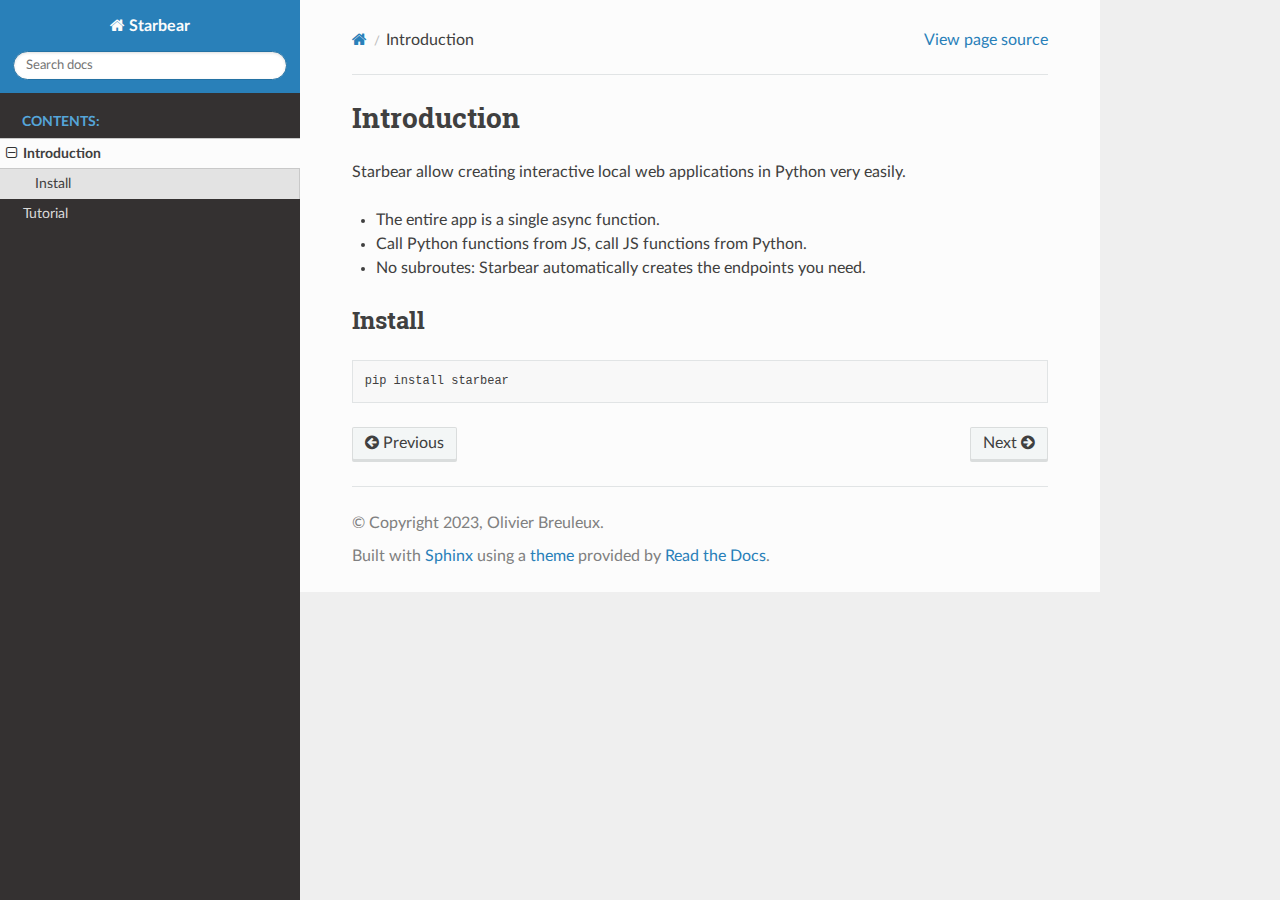
==== intro.html @ f0490581 "First draft of documentation" ====
<!DOCTYPE html>
<html class="writer-html5" lang="en" >
<head>
  <meta charset="utf-8" /><meta name="generator" content="Docutils 0.17.1: http://docutils.sourceforge.net/" />

  <meta name="viewport" content="width=device-width, initial-scale=1.0" />
  <title>Introduction &mdash; Starbear 0.0.2 documentation</title>
      <link rel="stylesheet" href="_static/pygments.css" type="text/css" />
      <link rel="stylesheet" href="_static/css/theme.css" type="text/css" />
  <!--[if lt IE 9]>
    <script src="_static/js/html5shiv.min.js"></script>
  <![endif]-->
  
        <script data-url_root="./" id="documentation_options" src="_static/documentation_options.js"></script>
        <script src="_static/jquery.js"></script>
        <script src="_static/underscore.js"></script>
        <script src="_static/_sphinx_javascript_frameworks_compat.js"></script>
        <script src="_static/doctools.js"></script>
        <script src="_static/sphinx_highlight.js"></script>
    <script src="_static/js/theme.js"></script>
    <link rel="index" title="Index" href="genindex.html" />
    <link rel="search" title="Search" href="search.html" />
    <link rel="next" title="Tutorial" href="tutorial.html" />
    <link rel="prev" title="Welcome to Starbear’s documentation!" href="index.html" /> 
</head>

<body class="wy-body-for-nav"> 
  <div class="wy-grid-for-nav">
    <nav data-toggle="wy-nav-shift" class="wy-nav-side">
      <div class="wy-side-scroll">
        <div class="wy-side-nav-search" >
            <a href="index.html" class="icon icon-home"> Starbear
          </a>
<div role="search">
  <form id="rtd-search-form" class="wy-form" action="search.html" method="get">
    <input type="text" name="q" placeholder="Search docs" />
    <input type="hidden" name="check_keywords" value="yes" />
    <input type="hidden" name="area" value="default" />
  </form>
</div>
        </div><div class="wy-menu wy-menu-vertical" data-spy="affix" role="navigation" aria-label="Navigation menu">
              <p class="caption" role="heading"><span class="caption-text">Contents:</span></p>
<ul class="current">
<li class="toctree-l1 current"><a class="current reference internal" href="#">Introduction</a><ul>
<li class="toctree-l2"><a class="reference internal" href="#install">Install</a></li>
</ul>
</li>
<li class="toctree-l1"><a class="reference internal" href="tutorial.html">Tutorial</a></li>
</ul>

        </div>
      </div>
    </nav>

    <section data-toggle="wy-nav-shift" class="wy-nav-content-wrap"><nav class="wy-nav-top" aria-label="Mobile navigation menu" >
          <i data-toggle="wy-nav-top" class="fa fa-bars"></i>
          <a href="index.html">Starbear</a>
      </nav>

      <div class="wy-nav-content">
        <div class="rst-content">
          <div role="navigation" aria-label="Page navigation">
  <ul class="wy-breadcrumbs">
      <li><a href="index.html" class="icon icon-home"></a></li>
      <li class="breadcrumb-item active">Introduction</li>
      <li class="wy-breadcrumbs-aside">
            <a href="_sources/intro.rst.txt" rel="nofollow"> View page source</a>
      </li>
  </ul>
  <hr/>
</div>
          <div role="main" class="document" itemscope="itemscope" itemtype="http://schema.org/Article">
           <div itemprop="articleBody">
             
  <section id="introduction">
<h1>Introduction<a class="headerlink" href="#introduction" title="Permalink to this heading"></a></h1>
<p>Starbear allow creating interactive local web applications in Python very easily.</p>
<ul class="simple">
<li><p>The entire app is a single async function.</p></li>
<li><p>Call Python functions from JS, call JS functions from Python.</p></li>
<li><p>No subroutes: Starbear automatically creates the endpoints you need.</p></li>
</ul>
<section id="install">
<h2>Install<a class="headerlink" href="#install" title="Permalink to this heading"></a></h2>
<div class="highlight-bash notranslate"><div class="highlight"><pre><span></span>pip<span class="w"> </span>install<span class="w"> </span>starbear
</pre></div>
</div>
</section>
</section>


           </div>
          </div>
          <footer><div class="rst-footer-buttons" role="navigation" aria-label="Footer">
        <a href="index.html" class="btn btn-neutral float-left" title="Welcome to Starbear’s documentation!" accesskey="p" rel="prev"><span class="fa fa-arrow-circle-left" aria-hidden="true"></span> Previous</a>
        <a href="tutorial.html" class="btn btn-neutral float-right" title="Tutorial" accesskey="n" rel="next">Next <span class="fa fa-arrow-circle-right" aria-hidden="true"></span></a>
    </div>

  <hr/>

  <div role="contentinfo">
    <p>&#169; Copyright 2023, Olivier Breuleux.</p>
  </div>

  Built with <a href="https://www.sphinx-doc.org/">Sphinx</a> using a
    <a href="https://github.com/readthedocs/sphinx_rtd_theme">theme</a>
    provided by <a href="https://readthedocs.org">Read the Docs</a>.
   

</footer>
        </div>
      </div>
    </section>
  </div>
  <script>
      jQuery(function () {
          SphinxRtdTheme.Navigation.enable(true);
      });
  </script> 

</body>
</html>
---- _static/pygments.css ----
pre { line-height: 125%; }
td.linenos .normal { color: inherit; background-color: transparent; padding-left: 5px; padding-right: 5px; }
span.linenos { color: inherit; background-color: transparent; padding-left: 5px; padding-right: 5px; }
td.linenos .special { color: #000000; background-color: #ffffc0; padding-left: 5px; padding-right: 5px; }
span.linenos.special { color: #000000; background-color: #ffffc0; padding-left: 5px; padding-right: 5px; }
.highlight .hll { background-color: #ffffcc }
.highlight { background: #f8f8f8; }
.highlight .c { color: #3D7B7B; font-style: italic } /* Comment */
.highlight .err { border: 1px solid #FF0000 } /* Error */
.highlight .k { color: #008000; font-weight: bold } /* Keyword */
.highlight .o { color: #666666 } /* Operator */
.highlight .ch { color: #3D7B7B; font-style: italic } /* Comment.Hashbang */
.highlight .cm { color: #3D7B7B; font-style: italic } /* Comment.Multiline */
.highlight .cp { color: #9C6500 } /* Comment.Preproc */
.highlight .cpf { color: #3D7B7B; font-style: italic } /* Comment.PreprocFile */
.highlight .c1 { color: #3D7B7B; font-style: italic } /* Comment.Single */
.highlight .cs { color: #3D7B7B; font-style: italic } /* Comment.Special */
.highlight .gd { color: #A00000 } /* Generic.Deleted */
.highlight .ge { font-style: italic } /* Generic.Emph */
.highlight .gr { color: #E40000 } /* Generic.Error */
.highlight .gh { color: #000080; font-weight: bold } /* Generic.Heading */
.highlight .gi { color: #008400 } /* Generic.Inserted */
.highlight .go { color: #717171 } /* Generic.Output */
.highlight .gp { color: #000080; font-weight: bold } /* Generic.Prompt */
.highlight .gs { font-weight: bold } /* Generic.Strong */
.highlight .gu { color: #800080; font-weight: bold } /* Generic.Subheading */
.highlight .gt { color: #0044DD } /* Generic.Traceback */
.highlight .kc { color: #008000; font-weight: bold } /* Keyword.Constant */
.highlight .kd { color: #008000; font-weight: bold } /* Keyword.Declaration */
.highlight .kn { color: #008000; font-weight: bold } /* Keyword.Namespace */
.highlight .kp { color: #008000 } /* Keyword.Pseudo */
.highlight .kr { color: #008000; font-weight: bold } /* Keyword.Reserved */
.highlight .kt { color: #B00040 } /* Keyword.Type */
.highlight .m { color: #666666 } /* Literal.Number */
.highlight .s { color: #BA2121 } /* Literal.String */
.highlight .na { color: #687822 } /* Name.Attribute */
.highlight .nb { color: #008000 } /* Name.Builtin */
.highlight .nc { color: #0000FF; font-weight: bold } /* Name.Class */
.highlight .no { color: #880000 } /* Name.Constant */
.highlight .nd { color: #AA22FF } /* Name.Decorator */
.highlight .ni { color: #717171; font-weight: bold } /* Name.Entity */
.highlight .ne { color: #CB3F38; font-weight: bold } /* Name.Exception */
.highlight .nf { color: #0000FF } /* Name.Function */
.highlight .nl { color: #767600 } /* Name.Label */
.highlight .nn { color: #0000FF; font-weight: bold } /* Name.Namespace */
.highlight .nt { color: #008000; font-weight: bold } /* Name.Tag */
.highlight .nv { color: #19177C } /* Name.Variable */
.highlight .ow { color: #AA22FF; font-weight: bold } /* Operator.Word */
.highlight .w { color: #bbbbbb } /* Text.Whitespace */
.highlight .mb { color: #666666 } /* Literal.Number.Bin */
.highlight .mf { color: #666666 } /* Literal.Number.Float */
.highlight .mh { color: #666666 } /* Literal.Number.Hex */
.highlight .mi { color: #666666 } /* Literal.Number.Integer */
.highlight .mo { color: #666666 } /* Literal.Number.Oct */
.highlight .sa { color: #BA2121 } /* Literal.String.Affix */
.highlight .sb { color: #BA2121 } /* Literal.String.Backtick */
.highlight .sc { color: #BA2121 } /* Literal.String.Char */
.highlight .dl { color: #BA2121 } /* Literal.String.Delimiter */
.highlight .sd { color: #BA2121; font-style: italic } /* Literal.String.Doc */
.highlight .s2 { color: #BA2121 } /* Literal.String.Double */
.highlight .se { color: #AA5D1F; font-weight: bold } /* Literal.String.Escape */
.highlight .sh { color: #BA2121 } /* Literal.String.Heredoc */
.highlight .si { color: #A45A77; font-weight: bold } /* Literal.String.Interpol */
.highlight .sx { color: #008000 } /* Literal.String.Other */
.highlight .sr { color: #A45A77 } /* Literal.String.Regex */
.highlight .s1 { color: #BA2121 } /* Literal.String.Single */
.highlight .ss { color: #19177C } /* Literal.String.Symbol */
.highlight .bp { color: #008000 } /* Name.Builtin.Pseudo */
.highlight .fm { color: #0000FF } /* Name.Function.Magic */
.highlight .vc { color: #19177C } /* Name.Variable.Class */
.highlight .vg { color: #19177C } /* Name.Variable.Global */
.highlight .vi { color: #19177C } /* Name.Variable.Instance */
.highlight .vm { color: #19177C } /* Name.Variable.Magic */
.highlight .il { color: #666666 } /* Literal.Number.Integer.Long */
---- _static/css/theme.css ----
html{box-sizing:border-box}*,:after,:before{box-sizing:inherit}article,aside,details,figcaption,figure,footer,header,hgroup,nav,section{display:block}audio,canvas,video{display:inline-block;*display:inline;*zoom:1}[hidden],audio:not([controls]){display:none}*{-webkit-box-sizing:border-box;-moz-box-sizing:border-box;box-sizing:border-box}html{font-size:100%;-webkit-text-size-adjust:100%;-ms-text-size-adjust:100%}body{margin:0}a:active,a:hover{outline:0}abbr[title]{border-bottom:1px dotted}b,strong{font-weight:700}blockquote{margin:0}dfn{font-style:italic}ins{background:#ff9;text-decoration:none}ins,mark{color:#000}mark{background:#ff0;font-style:italic;font-weight:700}.rst-content code,.rst-content tt,code,kbd,pre,samp{font-family:monospace,serif;_font-family:courier new,monospace;font-size:1em}pre{white-space:pre}q{quotes:none}q:after,q:before{content:"";content:none}small{font-size:85%}sub,sup{font-size:75%;line-height:0;position:relative;vertical-align:baseline}sup{top:-.5em}sub{bottom:-.25em}dl,ol,ul{margin:0;padding:0;list-style:none;list-style-image:none}li{list-style:none}dd{margin:0}img{border:0;-ms-interpolation-mode:bicubic;vertical-align:middle;max-width:100%}svg:not(:root){overflow:hidden}figure,form{margin:0}label{cursor:pointer}button,input,select,textarea{font-size:100%;margin:0;vertical-align:baseline;*vertical-align:middle}button,input{line-height:normal}button,input[type=button],input[type=reset],input[type=submit]{cursor:pointer;-webkit-appearance:button;*overflow:visible}button[disabled],input[disabled]{cursor:default}input[type=search]{-webkit-appearance:textfield;-moz-box-sizing:content-box;-webkit-box-sizing:content-box;box-sizing:content-box}textarea{resize:vertical}table{border-collapse:collapse;border-spacing:0}td{vertical-align:top}.chromeframe{margin:.2em 0;background:#ccc;color:#000;padding:.2em 0}.ir{display:block;border:0;text-indent:-999em;overflow:hidden;background-color:transparent;background-repeat:no-repeat;text-align:left;direction:ltr;*line-height:0}.ir br{display:none}.hidden{display:none!important;visibility:hidden}.visuallyhidden{border:0;clip:rect(0 0 0 0);height:1px;margin:-1px;overflow:hidden;padding:0;position:absolute;width:1px}.visuallyhidden.focusable:active,.visuallyhidden.focusable:focus{clip:auto;height:auto;margin:0;overflow:visible;position:static;width:auto}.invisible{visibility:hidden}.relative{position:relative}big,small{font-size:100%}@media print{body,html,section{background:none!important}*{box-shadow:none!important;text-shadow:none!important;filter:none!important;-ms-filter:none!important}a,a:visited{text-decoration:underline}.ir a:after,a[href^="#"]:after,a[href^="javascript:"]:after{content:""}blockquote,pre{page-break-inside:avoid}thead{display:table-header-group}img,tr{page-break-inside:avoid}img{max-width:100%!important}@page{margin:.5cm}.rst-content .toctree-wrapper>p.caption,h2,h3,p{orphans:3;widows:3}.rst-content .toctree-wrapper>p.caption,h2,h3{page-break-after:avoid}}.btn,.fa:before,.icon:before,.rst-content .admonition,.rst-content .admonition-title:before,.rst-content .admonition-todo,.rst-content .attention,.rst-content .caution,.rst-content .code-block-caption .headerlink:before,.rst-content .danger,.rst-content .eqno .headerlink:before,.rst-content .error,.rst-content .hint,.rst-content .important,.rst-content .note,.rst-content .seealso,.rst-content .tip,.rst-content .warning,.rst-content code.download span:first-child:before,.rst-content dl dt .headerlink:before,.rst-content h1 .headerlink:before,.rst-content h2 .headerlink:before,.rst-content h3 .headerlink:before,.rst-content h4 .headerlink:before,.rst-content h5 .headerlink:before,.rst-content h6 .headerlink:before,.rst-content p.caption .headerlink:before,.rst-content p .headerlink:before,.rst-content table>caption .headerlink:before,.rst-content tt.download span:first-child:before,.wy-alert,.wy-dropdown .caret:before,.wy-inline-validate.wy-inline-validate-danger .wy-input-context:before,.wy-inline-validate.wy-inline-validate-info .wy-input-context:before,.wy-inline-validate.wy-inline-validate-success .wy-input-context:before,.wy-inline-validate.wy-inline-validate-warning .wy-input-context:before,.wy-menu-vertical li.current>a button.toctree-expand:before,.wy-menu-vertical li.on a button.toctree-expand:before,.wy-menu-vertical li button.toctree-expand:before,input[type=color],input[type=date],input[type=datetime-local],input[type=datetime],input[type=email],input[type=month],input[type=number],input[type=password],input[type=search],input[type=tel],input[type=text],input[type=time],input[type=url],input[type=week],select,textarea{-webkit-font-smoothing:antialiased}.clearfix{*zoom:1}.clearfix:after,.clearfix:before{display:table;content:""}.clearfix:after{clear:both}/*!
 *  Font Awesome 4.7.0 by @davegandy - http://fontawesome.io - @fontawesome
 *  License - http://fontawesome.io/license (Font: SIL OFL 1.1, CSS: MIT License)
 */@font-face{font-family:FontAwesome;src:url(fonts/fontawesome-webfont.eot?674f50d287a8c48dc19ba404d20fe713);src:url(fonts/fontawesome-webfont.eot?674f50d287a8c48dc19ba404d20fe713?#iefix&v=4.7.0) format("embedded-opentype"),url(fonts/fontawesome-webfont.woff2?af7ae505a9eed503f8b8e6982036873e) format("woff2"),url(fonts/fontawesome-webfont.woff?fee66e712a8a08eef5805a46892932ad) format("woff"),url(fonts/fontawesome-webfont.ttf?b06871f281fee6b241d60582ae9369b9) format("truetype"),url(fonts/fontawesome-webfont.svg?912ec66d7572ff821749319396470bde#fontawesomeregular) format("svg");font-weight:400;font-style:normal}.fa,.icon,.rst-content .admonition-title,.rst-content .code-block-caption .headerlink,.rst-content .eqno .headerlink,.rst-content code.download span:first-child,.rst-content dl dt .headerlink,.rst-content h1 .headerlink,.rst-content h2 .headerlink,.rst-content h3 .headerlink,.rst-content h4 .headerlink,.rst-content h5 .headerlink,.rst-content h6 .headerlink,.rst-content p.caption .headerlink,.rst-content p .headerlink,.rst-content table>caption .headerlink,.rst-content tt.download span:first-child,.wy-menu-vertical li.current>a button.toctree-expand,.wy-menu-vertical li.on a button.toctree-expand,.wy-menu-vertical li button.toctree-expand{display:inline-block;font:normal normal normal 14px/1 FontAwesome;font-size:inherit;text-rendering:auto;-webkit-font-smoothing:antialiased;-moz-osx-font-smoothing:grayscale}.fa-lg{font-size:1.33333em;line-height:.75em;vertical-align:-15%}.fa-2x{font-size:2em}.fa-3x{font-size:3em}.fa-4x{font-size:4em}.fa-5x{font-size:5em}.fa-fw{width:1.28571em;text-align:center}.fa-ul{padding-left:0;margin-left:2.14286em;list-style-type:none}.fa-ul>li{position:relative}.fa-li{position:absolute;left:-2.14286em;width:2.14286em;top:.14286em;text-align:center}.fa-li.fa-lg{left:-1.85714em}.fa-border{padding:.2em .25em .15em;border:.08em solid #eee;border-radius:.1em}.fa-pull-left{float:left}.fa-pull-right{float:right}.fa-pull-left.icon,.fa.fa-pull-left,.rst-content .code-block-caption .fa-pull-left.headerlink,.rst-content .eqno .fa-pull-left.headerlink,.rst-content .fa-pull-left.admonition-title,.rst-content code.download span.fa-pull-left:first-child,.rst-content dl dt .fa-pull-left.headerlink,.rst-content h1 .fa-pull-left.headerlink,.rst-content h2 .fa-pull-left.headerlink,.rst-content h3 .fa-pull-left.headerlink,.rst-content h4 .fa-pull-left.headerlink,.rst-content h5 .fa-pull-left.headerlink,.rst-content h6 .fa-pull-left.headerlink,.rst-content p .fa-pull-left.headerlink,.rst-content table>caption .fa-pull-left.headerlink,.rst-content tt.download span.fa-pull-left:first-child,.wy-menu-vertical li.current>a button.fa-pull-left.toctree-expand,.wy-menu-vertical li.on a button.fa-pull-left.toctree-expand,.wy-menu-vertical li button.fa-pull-left.toctree-expand{margin-right:.3em}.fa-pull-right.icon,.fa.fa-pull-right,.rst-content .code-block-caption .fa-pull-right.headerlink,.rst-content .eqno .fa-pull-right.headerlink,.rst-content .fa-pull-right.admonition-title,.rst-content code.download span.fa-pull-right:first-child,.rst-content dl dt .fa-pull-right.headerlink,.rst-content h1 .fa-pull-right.headerlink,.rst-content h2 .fa-pull-right.headerlink,.rst-content h3 .fa-pull-right.headerlink,.rst-content h4 .fa-pull-right.headerlink,.rst-content h5 .fa-pull-right.headerlink,.rst-content h6 .fa-pull-right.headerlink,.rst-content p .fa-pull-right.headerlink,.rst-content table>caption .fa-pull-right.headerlink,.rst-content tt.download span.fa-pull-right:first-child,.wy-menu-vertical li.current>a button.fa-pull-right.toctree-expand,.wy-menu-vertical li.on a button.fa-pull-right.toctree-expand,.wy-menu-vertical li button.fa-pull-right.toctree-expand{margin-left:.3em}.pull-right{float:right}.pull-left{float:left}.fa.pull-left,.pull-left.icon,.rst-content .code-block-caption .pull-left.headerlink,.rst-content .eqno .pull-left.headerlink,.rst-content .pull-left.admonition-title,.rst-content code.download span.pull-left:first-child,.rst-content dl dt .pull-left.headerlink,.rst-content h1 .pull-left.headerlink,.rst-content h2 .pull-left.headerlink,.rst-content h3 .pull-left.headerlink,.rst-content h4 .pull-left.headerlink,.rst-content h5 .pull-left.headerlink,.rst-content h6 .pull-left.headerlink,.rst-content p .pull-left.headerlink,.rst-content table>caption .pull-left.headerlink,.rst-content tt.download span.pull-left:first-child,.wy-menu-vertical li.current>a button.pull-left.toctree-expand,.wy-menu-vertical li.on a button.pull-left.toctree-expand,.wy-menu-vertical li button.pull-left.toctree-expand{margin-right:.3em}.fa.pull-right,.pull-right.icon,.rst-content .code-block-caption .pull-right.headerlink,.rst-content .eqno .pull-right.headerlink,.rst-content .pull-right.admonition-title,.rst-content code.download span.pull-right:first-child,.rst-content dl dt .pull-right.headerlink,.rst-content h1 .pull-right.headerlink,.rst-content h2 .pull-right.headerlink,.rst-content h3 .pull-right.headerlink,.rst-content h4 .pull-right.headerlink,.rst-content h5 .pull-right.headerlink,.rst-content h6 .pull-right.headerlink,.rst-content p .pull-right.headerlink,.rst-content table>caption .pull-right.headerlink,.rst-content tt.download span.pull-right:first-child,.wy-menu-vertical li.current>a button.pull-right.toctree-expand,.wy-menu-vertical li.on a button.pull-right.toctree-expand,.wy-menu-vertical li button.pull-right.toctree-expand{margin-left:.3em}.fa-spin{-webkit-animation:fa-spin 2s linear infinite;animation:fa-spin 2s linear infinite}.fa-pulse{-webkit-animation:fa-spin 1s steps(8) infinite;animation:fa-spin 1s steps(8) infinite}@-webkit-keyframes fa-spin{0%{-webkit-transform:rotate(0deg);transform:rotate(0deg)}to{-webkit-transform:rotate(359deg);transform:rotate(359deg)}}@keyframes fa-spin{0%{-webkit-transform:rotate(0deg);transform:rotate(0deg)}to{-webkit-transform:rotate(359deg);transform:rotate(359deg)}}.fa-rotate-90{-ms-filter:"progid:DXImageTransform.Microsoft.BasicImage(rotation=1)";-webkit-transform:rotate(90deg);-ms-transform:rotate(90deg);transform:rotate(90deg)}.fa-rotate-180{-ms-filter:"progid:DXImageTransform.Microsoft.BasicImage(rotation=2)";-webkit-transform:rotate(180deg);-ms-transform:rotate(180deg);transform:rotate(180deg)}.fa-rotate-270{-ms-filter:"progid:DXImageTransform.Microsoft.BasicImage(rotation=3)";-webkit-transform:rotate(270deg);-ms-transform:rotate(270deg);transform:rotate(270deg)}.fa-flip-horizontal{-ms-filter:"progid:DXImageTransform.Microsoft.BasicImage(rotation=0, mirror=1)";-webkit-transform:scaleX(-1);-ms-transform:scaleX(-1);transform:scaleX(-1)}.fa-flip-vertical{-ms-filter:"progid:DXImageTransform.Microsoft.BasicImage(rotation=2, mirror=1)";-webkit-transform:scaleY(-1);-ms-transform:scaleY(-1);transform:scaleY(-1)}:root .fa-flip-horizontal,:root .fa-flip-vertical,:root .fa-rotate-90,:root .fa-rotate-180,:root .fa-rotate-270{filter:none}.fa-stack{position:relative;display:inline-block;width:2em;height:2em;line-height:2em;vertical-align:middle}.fa-stack-1x,.fa-stack-2x{position:absolute;left:0;width:100%;text-align:center}.fa-stack-1x{line-height:inherit}.fa-stack-2x{font-size:2em}.fa-inverse{color:#fff}.fa-glass:before{content:""}.fa-music:before{content:""}.fa-search:before,.icon-search:before{content:""}.fa-envelope-o:before{content:""}.fa-heart:before{content:""}.fa-star:before{content:""}.fa-star-o:before{content:""}.fa-user:before{content:""}.fa-film:before{content:""}.fa-th-large:before{content:""}.fa-th:before{content:""}.fa-th-list:before{content:""}.fa-check:before{content:""}.fa-close:before,.fa-remove:before,.fa-times:before{content:""}.fa-search-plus:before{content:""}.fa-search-minus:before{content:""}.fa-power-off:before{content:""}.fa-signal:before{content:""}.fa-cog:before,.fa-gear:before{content:""}.fa-trash-o:before{content:""}.fa-home:before,.icon-home:before{content:""}.fa-file-o:before{content:""}.fa-clock-o:before{content:""}.fa-road:before{content:""}.fa-download:before,.rst-content code.download span:first-child:before,.rst-content tt.download span:first-child:before{content:""}.fa-arrow-circle-o-down:before{content:""}.fa-arrow-circle-o-up:before{content:""}.fa-inbox:before{content:""}.fa-play-circle-o:before{content:""}.fa-repeat:before,.fa-rotate-right:before{content:""}.fa-refresh:before{content:""}.fa-list-alt:before{content:""}.fa-lock:before{content:""}.fa-flag:before{content:""}.fa-headphones:before{content:""}.fa-volume-off:before{content:""}.fa-volume-down:before{content:""}.fa-volume-up:before{content:""}.fa-qrcode:before{content:""}.fa-barcode:before{content:""}.fa-tag:before{content:""}.fa-tags:before{content:""}.fa-book:before,.icon-book:before{content:""}.fa-bookmark:before{content:""}.fa-print:before{content:""}.fa-camera:before{content:""}.fa-font:before{content:""}.fa-bold:before{content:""}.fa-italic:before{content:""}.fa-text-height:before{content:""}.fa-text-width:before{content:""}.fa-align-left:before{content:""}.fa-align-center:before{content:""}.fa-align-right:before{content:""}.fa-align-justify:before{content:""}.fa-list:before{content:""}.fa-dedent:before,.fa-outdent:before{content:""}.fa-indent:before{content:""}.fa-video-camera:before{content:""}.fa-image:before,.fa-photo:before,.fa-picture-o:before{content:""}.fa-pencil:before{content:""}.fa-map-marker:before{content:""}.fa-adjust:before{content:""}.fa-tint:before{content:""}.fa-edit:before,.fa-pencil-square-o:before{content:""}.fa-share-square-o:before{content:""}.fa-check-square-o:before{content:""}.fa-arrows:before{content:""}.fa-step-backward:before{content:""}.fa-fast-backward:before{content:""}.fa-backward:before{content:""}.fa-play:before{content:""}.fa-pause:before{content:""}.fa-stop:before{content:""}.fa-forward:before{content:""}.fa-fast-forward:before{content:""}.fa-step-forward:before{content:""}.fa-eject:before{content:""}.fa-chevron-left:before{content:""}.fa-chevron-right:before{content:""}.fa-plus-circle:before{content:""}.fa-minus-circle:before{content:""}.fa-times-circle:before,.wy-inline-validate.wy-inline-validate-danger .wy-input-context:before{content:""}.fa-check-circle:before,.wy-inline-validate.wy-inline-validate-success .wy-input-context:before{content:""}.fa-question-circle:before{content:""}.fa-info-circle:before{content:""}.fa-crosshairs:before{content:""}.fa-times-circle-o:before{content:""}.fa-check-circle-o:before{content:""}.fa-ban:before{content:""}.fa-arrow-left:before{content:""}.fa-arrow-right:before{content:""}.fa-arrow-up:before{content:""}.fa-arrow-down:before{content:""}.fa-mail-forward:before,.fa-share:before{content:""}.fa-expand:before{content:""}.fa-compress:before{content:""}.fa-plus:before{content:""}.fa-minus:before{content:""}.fa-asterisk:before{content:""}.fa-exclamation-circle:before,.rst-content .admonition-title:before,.wy-inline-validate.wy-inline-validate-info .wy-input-context:before,.wy-inline-validate.wy-inline-validate-warning .wy-input-context:before{content:""}.fa-gift:before{content:""}.fa-leaf:before{content:""}.fa-fire:before,.icon-fire:before{content:""}.fa-eye:before{content:""}.fa-eye-slash:before{content:""}.fa-exclamation-triangle:before,.fa-warning:before{content:""}.fa-plane:before{content:""}.fa-calendar:before{content:""}.fa-random:before{content:""}.fa-comment:before{content:""}.fa-magnet:before{content:""}.fa-chevron-up:before{content:""}.fa-chevron-down:before{content:""}.fa-retweet:before{content:""}.fa-shopping-cart:before{content:""}.fa-folder:before{content:""}.fa-folder-open:before{content:""}.fa-arrows-v:before{content:""}.fa-arrows-h:before{content:""}.fa-bar-chart-o:before,.fa-bar-chart:before{content:""}.fa-twitter-square:before{content:""}.fa-facebook-square:before{content:""}.fa-camera-retro:before{content:""}.fa-key:before{content:""}.fa-cogs:before,.fa-gears:before{content:""}.fa-comments:before{content:""}.fa-thumbs-o-up:before{content:""}.fa-thumbs-o-down:before{content:""}.fa-star-half:before{content:""}.fa-heart-o:before{content:""}.fa-sign-out:before{content:""}.fa-linkedin-square:before{content:""}.fa-thumb-tack:before{content:""}.fa-external-link:before{content:""}.fa-sign-in:before{content:""}.fa-trophy:before{content:""}.fa-github-square:before{content:""}.fa-upload:before{content:""}.fa-lemon-o:before{content:""}.fa-phone:before{content:""}.fa-square-o:before{content:""}.fa-bookmark-o:before{content:""}.fa-phone-square:before{content:""}.fa-twitter:before{content:""}.fa-facebook-f:before,.fa-facebook:before{content:""}.fa-github:before,.icon-github:before{content:""}.fa-unlock:before{content:""}.fa-credit-card:before{content:""}.fa-feed:before,.fa-rss:before{content:""}.fa-hdd-o:before{content:""}.fa-bullhorn:before{content:""}.fa-bell:before{content:""}.fa-certificate:before{content:""}.fa-hand-o-right:before{content:""}.fa-hand-o-left:before{content:""}.fa-hand-o-up:before{content:""}.fa-hand-o-down:before{content:""}.fa-arrow-circle-left:before,.icon-circle-arrow-left:before{content:""}.fa-arrow-circle-right:before,.icon-circle-arrow-right:before{content:""}.fa-arrow-circle-up:before{content:""}.fa-arrow-circle-down:before{content:""}.fa-globe:before{content:""}.fa-wrench:before{content:""}.fa-tasks:before{content:""}.fa-filter:before{content:""}.fa-briefcase:before{content:""}.fa-arrows-alt:before{content:""}.fa-group:before,.fa-users:before{content:""}.fa-chain:before,.fa-link:before,.icon-link:before{content:""}.fa-cloud:before{content:""}.fa-flask:before{content:""}.fa-cut:before,.fa-scissors:before{content:""}.fa-copy:before,.fa-files-o:before{content:""}.fa-paperclip:before{content:""}.fa-floppy-o:before,.fa-save:before{content:""}.fa-square:before{content:""}.fa-bars:before,.fa-navicon:before,.fa-reorder:before{content:""}.fa-list-ul:before{content:""}.fa-list-ol:before{content:""}.fa-strikethrough:before{content:""}.fa-underline:before{content:""}.fa-table:before{content:""}.fa-magic:before{content:""}.fa-truck:before{content:""}.fa-pinterest:before{content:""}.fa-pinterest-square:before{content:""}.fa-google-plus-square:before{content:""}.fa-google-plus:before{content:""}.fa-money:before{content:""}.fa-caret-down:before,.icon-caret-down:before,.wy-dropdown .caret:before{content:""}.fa-caret-up:before{content:""}.fa-caret-left:before{content:""}.fa-caret-right:before{content:""}.fa-columns:before{content:""}.fa-sort:before,.fa-unsorted:before{content:""}.fa-sort-desc:before,.fa-sort-down:before{content:""}.fa-sort-asc:before,.fa-sort-up:before{content:""}.fa-envelope:before{content:""}.fa-linkedin:before{content:""}.fa-rotate-left:before,.fa-undo:before{content:""}.fa-gavel:before,.fa-legal:before{content:""}.fa-dashboard:before,.fa-tachometer:before{content:""}.fa-comment-o:before{content:""}.fa-comments-o:before{content:""}.fa-bolt:before,.fa-flash:before{content:""}.fa-sitemap:before{content:""}.fa-umbrella:before{content:""}.fa-clipboard:before,.fa-paste:before{content:""}.fa-lightbulb-o:before{content:""}.fa-exchange:before{content:""}.fa-cloud-download:before{content:""}.fa-cloud-upload:before{content:""}.fa-user-md:before{content:""}.fa-stethoscope:before{content:""}.fa-suitcase:before{content:""}.fa-bell-o:before{content:""}.fa-coffee:before{content:""}.fa-cutlery:before{content:""}.fa-file-text-o:before{content:""}.fa-building-o:before{content:""}.fa-hospital-o:before{content:""}.fa-ambulance:before{content:""}.fa-medkit:before{content:""}.fa-fighter-jet:before{content:""}.fa-beer:before{content:""}.fa-h-square:before{content:""}.fa-plus-square:before{content:""}.fa-angle-double-left:before{content:""}.fa-angle-double-right:before{content:""}.fa-angle-double-up:before{content:""}.fa-angle-double-down:before{content:""}.fa-angle-left:before{content:""}.fa-angle-right:before{content:""}.fa-angle-up:before{content:""}.fa-angle-down:before{content:""}.fa-desktop:before{content:""}.fa-laptop:before{content:""}.fa-tablet:before{content:""}.fa-mobile-phone:before,.fa-mobile:before{content:""}.fa-circle-o:before{content:""}.fa-quote-left:before{content:""}.fa-quote-right:before{content:""}.fa-spinner:before{content:""}.fa-circle:before{content:""}.fa-mail-reply:before,.fa-reply:before{content:""}.fa-github-alt:before{content:""}.fa-folder-o:before{content:""}.fa-folder-open-o:before{content:""}.fa-smile-o:before{content:""}.fa-frown-o:before{content:""}.fa-meh-o:before{content:""}.fa-gamepad:before{content:""}.fa-keyboard-o:before{content:""}.fa-flag-o:before{content:""}.fa-flag-checkered:before{content:""}.fa-terminal:before{content:""}.fa-code:before{content:""}.fa-mail-reply-all:before,.fa-reply-all:before{content:""}.fa-star-half-empty:before,.fa-star-half-full:before,.fa-star-half-o:before{content:""}.fa-location-arrow:before{content:""}.fa-crop:before{content:""}.fa-code-fork:before{content:""}.fa-chain-broken:before,.fa-unlink:before{content:""}.fa-question:before{content:""}.fa-info:before{content:""}.fa-exclamation:before{content:""}.fa-superscript:before{content:""}.fa-subscript:before{content:""}.fa-eraser:before{content:""}.fa-puzzle-piece:before{content:""}.fa-microphone:before{content:""}.fa-microphone-slash:before{content:""}.fa-shield:before{content:""}.fa-calendar-o:before{content:""}.fa-fire-extinguisher:before{content:""}.fa-rocket:before{content:""}.fa-maxcdn:before{content:""}.fa-chevron-circle-left:before{content:""}.fa-chevron-circle-right:before{content:""}.fa-chevron-circle-up:before{content:""}.fa-chevron-circle-down:before{content:""}.fa-html5:before{content:""}.fa-css3:before{content:""}.fa-anchor:before{content:""}.fa-unlock-alt:before{content:""}.fa-bullseye:before{content:""}.fa-ellipsis-h:before{content:""}.fa-ellipsis-v:before{content:""}.fa-rss-square:before{content:""}.fa-play-circle:before{content:""}.fa-ticket:before{content:""}.fa-minus-square:before{content:""}.fa-minus-square-o:before,.wy-menu-vertical li.current>a button.toctree-expand:before,.wy-menu-vertical li.on a button.toctree-expand:before{content:""}.fa-level-up:before{content:""}.fa-level-down:before{content:""}.fa-check-square:before{content:""}.fa-pencil-square:before{content:""}.fa-external-link-square:before{content:""}.fa-share-square:before{content:""}.fa-compass:before{content:""}.fa-caret-square-o-down:before,.fa-toggle-down:before{content:""}.fa-caret-square-o-up:before,.fa-toggle-up:before{content:""}.fa-caret-square-o-right:before,.fa-toggle-right:before{content:""}.fa-eur:before,.fa-euro:before{content:""}.fa-gbp:before{content:""}.fa-dollar:before,.fa-usd:before{content:""}.fa-inr:before,.fa-rupee:before{content:""}.fa-cny:before,.fa-jpy:before,.fa-rmb:before,.fa-yen:before{content:""}.fa-rouble:before,.fa-rub:before,.fa-ruble:before{content:""}.fa-krw:before,.fa-won:before{content:""}.fa-bitcoin:before,.fa-btc:before{content:""}.fa-file:before{content:""}.fa-file-text:before{content:""}.fa-sort-alpha-asc:before{content:""}.fa-sort-alpha-desc:before{content:""}.fa-sort-amount-asc:before{content:""}.fa-sort-amount-desc:before{content:""}.fa-sort-numeric-asc:before{content:""}.fa-sort-numeric-desc:before{content:""}.fa-thumbs-up:before{content:""}.fa-thumbs-down:before{content:""}.fa-youtube-square:before{content:""}.fa-youtube:before{content:""}.fa-xing:before{content:""}.fa-xing-square:before{content:""}.fa-youtube-play:before{content:""}.fa-dropbox:before{content:""}.fa-stack-overflow:before{content:""}.fa-instagram:before{content:""}.fa-flickr:before{content:""}.fa-adn:before{content:""}.fa-bitbucket:before,.icon-bitbucket:before{content:""}.fa-bitbucket-square:before{content:""}.fa-tumblr:before{content:""}.fa-tumblr-square:before{content:""}.fa-long-arrow-down:before{content:""}.fa-long-arrow-up:before{content:""}.fa-long-arrow-left:before{content:""}.fa-long-arrow-right:before{content:""}.fa-apple:before{content:""}.fa-windows:before{content:""}.fa-android:before{content:""}.fa-linux:before{content:""}.fa-dribbble:before{content:""}.fa-skype:before{content:""}.fa-foursquare:before{content:""}.fa-trello:before{content:""}.fa-female:before{content:""}.fa-male:before{content:""}.fa-gittip:before,.fa-gratipay:before{content:""}.fa-sun-o:before{content:""}.fa-moon-o:before{content:""}.fa-archive:before{content:""}.fa-bug:before{content:""}.fa-vk:before{content:""}.fa-weibo:before{content:""}.fa-renren:before{content:""}.fa-pagelines:before{content:""}.fa-stack-exchange:before{content:""}.fa-arrow-circle-o-right:before{content:""}.fa-arrow-circle-o-left:before{content:""}.fa-caret-square-o-left:before,.fa-toggle-left:before{content:""}.fa-dot-circle-o:before{content:""}.fa-wheelchair:before{content:""}.fa-vimeo-square:before{content:""}.fa-try:before,.fa-turkish-lira:before{content:""}.fa-plus-square-o:before,.wy-menu-vertical li button.toctree-expand:before{content:""}.fa-space-shuttle:before{content:""}.fa-slack:before{content:""}.fa-envelope-square:before{content:""}.fa-wordpress:before{content:""}.fa-openid:before{content:""}.fa-bank:before,.fa-institution:before,.fa-university:before{content:""}.fa-graduation-cap:before,.fa-mortar-board:before{content:""}.fa-yahoo:before{content:""}.fa-google:before{content:""}.fa-reddit:before{content:""}.fa-reddit-square:before{content:""}.fa-stumbleupon-circle:before{content:""}.fa-stumbleupon:before{content:""}.fa-delicious:before{content:""}.fa-digg:before{content:""}.fa-pied-piper-pp:before{content:""}.fa-pied-piper-alt:before{content:""}.fa-drupal:before{content:""}.fa-joomla:before{content:""}.fa-language:before{content:""}.fa-fax:before{content:""}.fa-building:before{content:""}.fa-child:before{content:""}.fa-paw:before{content:""}.fa-spoon:before{content:""}.fa-cube:before{content:""}.fa-cubes:before{content:""}.fa-behance:before{content:""}.fa-behance-square:before{content:""}.fa-steam:before{content:""}.fa-steam-square:before{content:""}.fa-recycle:before{content:""}.fa-automobile:before,.fa-car:before{content:""}.fa-cab:before,.fa-taxi:before{content:""}.fa-tree:before{content:""}.fa-spotify:before{content:""}.fa-deviantart:before{content:""}.fa-soundcloud:before{content:""}.fa-database:before{content:""}.fa-file-pdf-o:before{content:""}.fa-file-word-o:before{content:""}.fa-file-excel-o:before{content:""}.fa-file-powerpoint-o:before{content:""}.fa-file-image-o:before,.fa-file-photo-o:before,.fa-file-picture-o:before{content:""}.fa-file-archive-o:before,.fa-file-zip-o:before{content:""}.fa-file-audio-o:before,.fa-file-sound-o:before{content:""}.fa-file-movie-o:before,.fa-file-video-o:before{content:""}.fa-file-code-o:before{content:""}.fa-vine:before{content:""}.fa-codepen:before{content:""}.fa-jsfiddle:before{content:""}.fa-life-bouy:before,.fa-life-buoy:before,.fa-life-ring:before,.fa-life-saver:before,.fa-support:before{content:""}.fa-circle-o-notch:before{content:""}.fa-ra:before,.fa-rebel:before,.fa-resistance:before{content:""}.fa-empire:before,.fa-ge:before{content:""}.fa-git-square:before{content:""}.fa-git:before{content:""}.fa-hacker-news:before,.fa-y-combinator-square:before,.fa-yc-square:before{content:""}.fa-tencent-weibo:before{content:""}.fa-qq:before{content:""}.fa-wechat:before,.fa-weixin:before{content:""}.fa-paper-plane:before,.fa-send:before{content:""}.fa-paper-plane-o:before,.fa-send-o:before{content:""}.fa-history:before{content:""}.fa-circle-thin:before{content:""}.fa-header:before{content:""}.fa-paragraph:before{content:""}.fa-sliders:before{content:""}.fa-share-alt:before{content:""}.fa-share-alt-square:before{content:""}.fa-bomb:before{content:""}.fa-futbol-o:before,.fa-soccer-ball-o:before{content:""}.fa-tty:before{content:""}.fa-binoculars:before{content:""}.fa-plug:before{content:""}.fa-slideshare:before{content:""}.fa-twitch:before{content:""}.fa-yelp:before{content:""}.fa-newspaper-o:before{content:""}.fa-wifi:before{content:""}.fa-calculator:before{content:""}.fa-paypal:before{content:""}.fa-google-wallet:before{content:""}.fa-cc-visa:before{content:""}.fa-cc-mastercard:before{content:""}.fa-cc-discover:before{content:""}.fa-cc-amex:before{content:""}.fa-cc-paypal:before{content:""}.fa-cc-stripe:before{content:""}.fa-bell-slash:before{content:""}.fa-bell-slash-o:before{content:""}.fa-trash:before{content:""}.fa-copyright:before{content:""}.fa-at:before{content:""}.fa-eyedropper:before{content:""}.fa-paint-brush:before{content:""}.fa-birthday-cake:before{content:""}.fa-area-chart:before{content:""}.fa-pie-chart:before{content:""}.fa-line-chart:before{content:""}.fa-lastfm:before{content:""}.fa-lastfm-square:before{content:""}.fa-toggle-off:before{content:""}.fa-toggle-on:before{content:""}.fa-bicycle:before{content:""}.fa-bus:before{content:""}.fa-ioxhost:before{content:""}.fa-angellist:before{content:""}.fa-cc:before{content:""}.fa-ils:before,.fa-shekel:before,.fa-sheqel:before{content:""}.fa-meanpath:before{content:""}.fa-buysellads:before{content:""}.fa-connectdevelop:before{content:""}.fa-dashcube:before{content:""}.fa-forumbee:before{content:""}.fa-leanpub:before{content:""}.fa-sellsy:before{content:""}.fa-shirtsinbulk:before{content:""}.fa-simplybuilt:before{content:""}.fa-skyatlas:before{content:""}.fa-cart-plus:before{content:""}.fa-cart-arrow-down:before{content:""}.fa-diamond:before{content:""}.fa-ship:before{content:""}.fa-user-secret:before{content:""}.fa-motorcycle:before{content:""}.fa-street-view:before{content:""}.fa-heartbeat:before{content:""}.fa-venus:before{content:""}.fa-mars:before{content:""}.fa-mercury:before{content:""}.fa-intersex:before,.fa-transgender:before{content:""}.fa-transgender-alt:before{content:""}.fa-venus-double:before{content:""}.fa-mars-double:before{content:""}.fa-venus-mars:before{content:""}.fa-mars-stroke:before{content:""}.fa-mars-stroke-v:before{content:""}.fa-mars-stroke-h:before{content:""}.fa-neuter:before{content:""}.fa-genderless:before{content:""}.fa-facebook-official:before{content:""}.fa-pinterest-p:before{content:""}.fa-whatsapp:before{content:""}.fa-server:before{content:""}.fa-user-plus:before{content:""}.fa-user-times:before{content:""}.fa-bed:before,.fa-hotel:before{content:""}.fa-viacoin:before{content:""}.fa-train:before{content:""}.fa-subway:before{content:""}.fa-medium:before{content:""}.fa-y-combinator:before,.fa-yc:before{content:""}.fa-optin-monster:before{content:""}.fa-opencart:before{content:""}.fa-expeditedssl:before{content:""}.fa-battery-4:before,.fa-battery-full:before,.fa-battery:before{content:""}.fa-battery-3:before,.fa-battery-three-quarters:before{content:""}.fa-battery-2:before,.fa-battery-half:before{content:""}.fa-battery-1:before,.fa-battery-quarter:before{content:""}.fa-battery-0:before,.fa-battery-empty:before{content:""}.fa-mouse-pointer:before{content:""}.fa-i-cursor:before{content:""}.fa-object-group:before{content:""}.fa-object-ungroup:before{content:""}.fa-sticky-note:before{content:""}.fa-sticky-note-o:before{content:""}.fa-cc-jcb:before{content:""}.fa-cc-diners-club:before{content:""}.fa-clone:before{content:""}.fa-balance-scale:before{content:""}.fa-hourglass-o:before{content:""}.fa-hourglass-1:before,.fa-hourglass-start:before{content:""}.fa-hourglass-2:before,.fa-hourglass-half:before{content:""}.fa-hourglass-3:before,.fa-hourglass-end:before{content:""}.fa-hourglass:before{content:""}.fa-hand-grab-o:before,.fa-hand-rock-o:before{content:""}.fa-hand-paper-o:before,.fa-hand-stop-o:before{content:""}.fa-hand-scissors-o:before{content:""}.fa-hand-lizard-o:before{content:""}.fa-hand-spock-o:before{content:""}.fa-hand-pointer-o:before{content:""}.fa-hand-peace-o:before{content:""}.fa-trademark:before{content:""}.fa-registered:before{content:""}.fa-creative-commons:before{content:""}.fa-gg:before{content:""}.fa-gg-circle:before{content:""}.fa-tripadvisor:before{content:""}.fa-odnoklassniki:before{content:""}.fa-odnoklassniki-square:before{content:""}.fa-get-pocket:before{content:""}.fa-wikipedia-w:before{content:""}.fa-safari:before{content:""}.fa-chrome:before{content:""}.fa-firefox:before{content:""}.fa-opera:before{content:""}.fa-internet-explorer:before{content:""}.fa-television:before,.fa-tv:before{content:""}.fa-contao:before{content:""}.fa-500px:before{content:""}.fa-amazon:before{content:""}.fa-calendar-plus-o:before{content:""}.fa-calendar-minus-o:before{content:""}.fa-calendar-times-o:before{content:""}.fa-calendar-check-o:before{content:""}.fa-industry:before{content:""}.fa-map-pin:before{content:""}.fa-map-signs:before{content:""}.fa-map-o:before{content:""}.fa-map:before{content:""}.fa-commenting:before{content:""}.fa-commenting-o:before{content:""}.fa-houzz:before{content:""}.fa-vimeo:before{content:""}.fa-black-tie:before{content:""}.fa-fonticons:before{content:""}.fa-reddit-alien:before{content:""}.fa-edge:before{content:""}.fa-credit-card-alt:before{content:""}.fa-codiepie:before{content:""}.fa-modx:before{content:""}.fa-fort-awesome:before{content:""}.fa-usb:before{content:""}.fa-product-hunt:before{content:""}.fa-mixcloud:before{content:""}.fa-scribd:before{content:""}.fa-pause-circle:before{content:""}.fa-pause-circle-o:before{content:""}.fa-stop-circle:before{content:""}.fa-stop-circle-o:before{content:""}.fa-shopping-bag:before{content:""}.fa-shopping-basket:before{content:""}.fa-hashtag:before{content:""}.fa-bluetooth:before{content:""}.fa-bluetooth-b:before{content:""}.fa-percent:before{content:""}.fa-gitlab:before,.icon-gitlab:before{content:""}.fa-wpbeginner:before{content:""}.fa-wpforms:before{content:""}.fa-envira:before{content:""}.fa-universal-access:before{content:""}.fa-wheelchair-alt:before{content:""}.fa-question-circle-o:before{content:""}.fa-blind:before{content:""}.fa-audio-description:before{content:""}.fa-volume-control-phone:before{content:""}.fa-braille:before{content:""}.fa-assistive-listening-systems:before{content:""}.fa-american-sign-language-interpreting:before,.fa-asl-interpreting:before{content:""}.fa-deaf:before,.fa-deafness:before,.fa-hard-of-hearing:before{content:""}.fa-glide:before{content:""}.fa-glide-g:before{content:""}.fa-sign-language:before,.fa-signing:before{content:""}.fa-low-vision:before{content:""}.fa-viadeo:before{content:""}.fa-viadeo-square:before{content:""}.fa-snapchat:before{content:""}.fa-snapchat-ghost:before{content:""}.fa-snapchat-square:before{content:""}.fa-pied-piper:before{content:""}.fa-first-order:before{content:""}.fa-yoast:before{content:""}.fa-themeisle:before{content:""}.fa-google-plus-circle:before,.fa-google-plus-official:before{content:""}.fa-fa:before,.fa-font-awesome:before{content:""}.fa-handshake-o:before{content:""}.fa-envelope-open:before{content:""}.fa-envelope-open-o:before{content:""}.fa-linode:before{content:""}.fa-address-book:before{content:""}.fa-address-book-o:before{content:""}.fa-address-card:before,.fa-vcard:before{content:""}.fa-address-card-o:before,.fa-vcard-o:before{content:""}.fa-user-circle:before{content:""}.fa-user-circle-o:before{content:""}.fa-user-o:before{content:""}.fa-id-badge:before{content:""}.fa-drivers-license:before,.fa-id-card:before{content:""}.fa-drivers-license-o:before,.fa-id-card-o:before{content:""}.fa-quora:before{content:""}.fa-free-code-camp:before{content:""}.fa-telegram:before{content:""}.fa-thermometer-4:before,.fa-thermometer-full:before,.fa-thermometer:before{content:""}.fa-thermometer-3:before,.fa-thermometer-three-quarters:before{content:""}.fa-thermometer-2:before,.fa-thermometer-half:before{content:""}.fa-thermometer-1:before,.fa-thermometer-quarter:before{content:""}.fa-thermometer-0:before,.fa-thermometer-empty:before{content:""}.fa-shower:before{content:""}.fa-bath:before,.fa-bathtub:before,.fa-s15:before{content:""}.fa-podcast:before{content:""}.fa-window-maximize:before{content:""}.fa-window-minimize:before{content:""}.fa-window-restore:before{content:""}.fa-times-rectangle:before,.fa-window-close:before{content:""}.fa-times-rectangle-o:before,.fa-window-close-o:before{content:""}.fa-bandcamp:before{content:""}.fa-grav:before{content:""}.fa-etsy:before{content:""}.fa-imdb:before{content:""}.fa-ravelry:before{content:""}.fa-eercast:before{content:""}.fa-microchip:before{content:""}.fa-snowflake-o:before{content:""}.fa-superpowers:before{content:""}.fa-wpexplorer:before{content:""}.fa-meetup:before{content:""}.sr-only{position:absolute;width:1px;height:1px;padding:0;margin:-1px;overflow:hidden;clip:rect(0,0,0,0);border:0}.sr-only-focusable:active,.sr-only-focusable:focus{position:static;width:auto;height:auto;margin:0;overflow:visible;clip:auto}.fa,.icon,.rst-content .admonition-title,.rst-content .code-block-caption .headerlink,.rst-content .eqno .headerlink,.rst-content code.download span:first-child,.rst-content dl dt .headerlink,.rst-content h1 .headerlink,.rst-content h2 .headerlink,.rst-content h3 .headerlink,.rst-content h4 .headerlink,.rst-content h5 .headerlink,.rst-content h6 .headerlink,.rst-content p.caption .headerlink,.rst-content p .headerlink,.rst-content table>caption .headerlink,.rst-content tt.download span:first-child,.wy-dropdown .caret,.wy-inline-validate.wy-inline-validate-danger .wy-input-context,.wy-inline-validate.wy-inline-validate-info .wy-input-context,.wy-inline-validate.wy-inline-validate-success .wy-input-context,.wy-inline-validate.wy-inline-validate-warning .wy-input-context,.wy-menu-vertical li.current>a button.toctree-expand,.wy-menu-vertical li.on a button.toctree-expand,.wy-menu-vertical li button.toctree-expand{font-family:inherit}.fa:before,.icon:before,.rst-content .admonition-title:before,.rst-content .code-block-caption .headerlink:before,.rst-content .eqno .headerlink:before,.rst-content code.download span:first-child:before,.rst-content dl dt .headerlink:before,.rst-content h1 .headerlink:before,.rst-content h2 .headerlink:before,.rst-content h3 .headerlink:before,.rst-content h4 .headerlink:before,.rst-content h5 .headerlink:before,.rst-content h6 .headerlink:before,.rst-content p.caption .headerlink:before,.rst-content p .headerlink:before,.rst-content table>caption .headerlink:before,.rst-content tt.download span:first-child:before,.wy-dropdown .caret:before,.wy-inline-validate.wy-inline-validate-danger .wy-input-context:before,.wy-inline-validate.wy-inline-validate-info .wy-input-context:before,.wy-inline-validate.wy-inline-validate-success .wy-input-context:before,.wy-inline-validate.wy-inline-validate-warning .wy-input-context:before,.wy-menu-vertical li.current>a button.toctree-expand:before,.wy-menu-vertical li.on a button.toctree-expand:before,.wy-menu-vertical li button.toctree-expand:before{font-family:FontAwesome;display:inline-block;font-style:normal;font-weight:400;line-height:1;text-decoration:inherit}.rst-content .code-block-caption a .headerlink,.rst-content .eqno a .headerlink,.rst-content a .admonition-title,.rst-content code.download a span:first-child,.rst-content dl dt a .headerlink,.rst-content h1 a .headerlink,.rst-content h2 a .headerlink,.rst-content h3 a .headerlink,.rst-content h4 a .headerlink,.rst-content h5 a .headerlink,.rst-content h6 a .headerlink,.rst-content p.caption a .headerlink,.rst-content p a .headerlink,.rst-content table>caption a .headerlink,.rst-content tt.download a span:first-child,.wy-menu-vertical li.current>a button.toctree-expand,.wy-menu-vertical li.on a button.toctree-expand,.wy-menu-vertical li a button.toctree-expand,a .fa,a .icon,a .rst-content .admonition-title,a .rst-content .code-block-caption .headerlink,a .rst-content .eqno .headerlink,a .rst-content code.download span:first-child,a .rst-content dl dt .headerlink,a .rst-content h1 .headerlink,a .rst-content h2 .headerlink,a .rst-content h3 .headerlink,a .rst-content h4 .headerlink,a .rst-content h5 .headerlink,a .rst-content h6 .headerlink,a .rst-content p.caption .headerlink,a .rst-content p .headerlink,a .rst-content table>caption .headerlink,a .rst-content tt.download span:first-child,a .wy-menu-vertical li button.toctree-expand{display:inline-block;text-decoration:inherit}.btn .fa,.btn .icon,.btn .rst-content .admonition-title,.btn .rst-content .code-block-caption .headerlink,.btn .rst-content .eqno .headerlink,.btn .rst-content code.download span:first-child,.btn .rst-content dl dt .headerlink,.btn .rst-content h1 .headerlink,.btn .rst-content h2 .headerlink,.btn .rst-content h3 .headerlink,.btn .rst-content h4 .headerlink,.btn .rst-content h5 .headerlink,.btn .rst-content h6 .headerlink,.btn .rst-content p .headerlink,.btn .rst-content table>caption .headerlink,.btn .rst-content tt.download span:first-child,.btn .wy-menu-vertical li.current>a button.toctree-expand,.btn .wy-menu-vertical li.on a button.toctree-expand,.btn .wy-menu-vertical li button.toctree-expand,.nav .fa,.nav .icon,.nav .rst-content .admonition-title,.nav .rst-content .code-block-caption .headerlink,.nav .rst-content .eqno .headerlink,.nav .rst-content code.download span:first-child,.nav .rst-content dl dt .headerlink,.nav .rst-content h1 .headerlink,.nav .rst-content h2 .headerlink,.nav .rst-content h3 .headerlink,.nav .rst-content h4 .headerlink,.nav .rst-content h5 .headerlink,.nav .rst-content h6 .headerlink,.nav .rst-content p .headerlink,.nav .rst-content table>caption .headerlink,.nav .rst-content tt.download span:first-child,.nav .wy-menu-vertical li.current>a button.toctree-expand,.nav .wy-menu-vertical li.on a button.toctree-expand,.nav .wy-menu-vertical li button.toctree-expand,.rst-content .btn .admonition-title,.rst-content .code-block-caption .btn .headerlink,.rst-content .code-block-caption .nav .headerlink,.rst-content .eqno .btn .headerlink,.rst-content .eqno .nav .headerlink,.rst-content .nav .admonition-title,.rst-content code.download .btn span:first-child,.rst-content code.download .nav span:first-child,.rst-content dl dt .btn .headerlink,.rst-content dl dt .nav .headerlink,.rst-content h1 .btn .headerlink,.rst-content h1 .nav .headerlink,.rst-content h2 .btn .headerlink,.rst-content h2 .nav .headerlink,.rst-content h3 .btn .headerlink,.rst-content h3 .nav .headerlink,.rst-content h4 .btn .headerlink,.rst-content h4 .nav .headerlink,.rst-content h5 .btn .headerlink,.rst-content h5 .nav .headerlink,.rst-content h6 .btn .headerlink,.rst-content h6 .nav .headerlink,.rst-content p .btn .headerlink,.rst-content p .nav .headerlink,.rst-content table>caption .btn .headerlink,.rst-content table>caption .nav .headerlink,.rst-content tt.download .btn span:first-child,.rst-content tt.download .nav span:first-child,.wy-menu-vertical li .btn button.toctree-expand,.wy-menu-vertical li.current>a .btn button.toctree-expand,.wy-menu-vertical li.current>a .nav button.toctree-expand,.wy-menu-vertical li .nav button.toctree-expand,.wy-menu-vertical li.on a .btn button.toctree-expand,.wy-menu-vertical li.on a .nav button.toctree-expand{display:inline}.btn .fa-large.icon,.btn .fa.fa-large,.btn .rst-content .code-block-caption .fa-large.headerlink,.btn .rst-content .eqno .fa-large.headerlink,.btn .rst-content .fa-large.admonition-title,.btn .rst-content code.download span.fa-large:first-child,.btn .rst-content dl dt .fa-large.headerlink,.btn .rst-content h1 .fa-large.headerlink,.btn .rst-content h2 .fa-large.headerlink,.btn .rst-content h3 .fa-large.headerlink,.btn .rst-content h4 .fa-large.headerlink,.btn .rst-content h5 .fa-large.headerlink,.btn .rst-content h6 .fa-large.headerlink,.btn .rst-content p .fa-large.headerlink,.btn .rst-content table>caption .fa-large.headerlink,.btn .rst-content tt.download span.fa-large:first-child,.btn .wy-menu-vertical li button.fa-large.toctree-expand,.nav .fa-large.icon,.nav .fa.fa-large,.nav .rst-content .code-block-caption .fa-large.headerlink,.nav .rst-content .eqno .fa-large.headerlink,.nav .rst-content .fa-large.admonition-title,.nav .rst-content code.download span.fa-large:first-child,.nav .rst-content dl dt .fa-large.headerlink,.nav .rst-content h1 .fa-large.headerlink,.nav .rst-content h2 .fa-large.headerlink,.nav .rst-content h3 .fa-large.headerlink,.nav .rst-content h4 .fa-large.headerlink,.nav .rst-content h5 .fa-large.headerlink,.nav .rst-content h6 .fa-large.headerlink,.nav .rst-content p .fa-large.headerlink,.nav .rst-content table>caption .fa-large.headerlink,.nav .rst-content tt.download span.fa-large:first-child,.nav .wy-menu-vertical li button.fa-large.toctree-expand,.rst-content .btn .fa-large.admonition-title,.rst-content .code-block-caption .btn .fa-large.headerlink,.rst-content .code-block-caption .nav .fa-large.headerlink,.rst-content .eqno .btn .fa-large.headerlink,.rst-content .eqno .nav .fa-large.headerlink,.rst-content .nav .fa-large.admonition-title,.rst-content code.download .btn span.fa-large:first-child,.rst-content code.download .nav span.fa-large:first-child,.rst-content dl dt .btn .fa-large.headerlink,.rst-content dl dt .nav .fa-large.headerlink,.rst-content h1 .btn .fa-large.headerlink,.rst-content h1 .nav .fa-large.headerlink,.rst-content h2 .btn .fa-large.headerlink,.rst-content h2 .nav .fa-large.headerlink,.rst-content h3 .btn .fa-large.headerlink,.rst-content h3 .nav .fa-large.headerlink,.rst-content h4 .btn .fa-large.headerlink,.rst-content h4 .nav .fa-large.headerlink,.rst-content h5 .btn .fa-large.headerlink,.rst-content h5 .nav .fa-large.headerlink,.rst-content h6 .btn .fa-large.headerlink,.rst-content h6 .nav .fa-large.headerlink,.rst-content p .btn .fa-large.headerlink,.rst-content p .nav .fa-large.headerlink,.rst-content table>caption .btn .fa-large.headerlink,.rst-content table>caption .nav .fa-large.headerlink,.rst-content tt.download .btn span.fa-large:first-child,.rst-content tt.download .nav span.fa-large:first-child,.wy-menu-vertical li .btn button.fa-large.toctree-expand,.wy-menu-vertical li .nav button.fa-large.toctree-expand{line-height:.9em}.btn .fa-spin.icon,.btn .fa.fa-spin,.btn .rst-content .code-block-caption .fa-spin.headerlink,.btn .rst-content .eqno .fa-spin.headerlink,.btn .rst-content .fa-spin.admonition-title,.btn .rst-content code.download span.fa-spin:first-child,.btn .rst-content dl dt .fa-spin.headerlink,.btn .rst-content h1 .fa-spin.headerlink,.btn .rst-content h2 .fa-spin.headerlink,.btn .rst-content h3 .fa-spin.headerlink,.btn .rst-content h4 .fa-spin.headerlink,.btn .rst-content h5 .fa-spin.headerlink,.btn .rst-content h6 .fa-spin.headerlink,.btn .rst-content p .fa-spin.headerlink,.btn .rst-content table>caption .fa-spin.headerlink,.btn .rst-content tt.download span.fa-spin:first-child,.btn .wy-menu-vertical li button.fa-spin.toctree-expand,.nav .fa-spin.icon,.nav .fa.fa-spin,.nav .rst-content .code-block-caption .fa-spin.headerlink,.nav .rst-content .eqno .fa-spin.headerlink,.nav .rst-content .fa-spin.admonition-title,.nav .rst-content code.download span.fa-spin:first-child,.nav .rst-content dl dt .fa-spin.headerlink,.nav .rst-content h1 .fa-spin.headerlink,.nav .rst-content h2 .fa-spin.headerlink,.nav .rst-content h3 .fa-spin.headerlink,.nav .rst-content h4 .fa-spin.headerlink,.nav .rst-content h5 .fa-spin.headerlink,.nav .rst-content h6 .fa-spin.headerlink,.nav .rst-content p .fa-spin.headerlink,.nav .rst-content table>caption .fa-spin.headerlink,.nav .rst-content tt.download span.fa-spin:first-child,.nav .wy-menu-vertical li button.fa-spin.toctree-expand,.rst-content .btn .fa-spin.admonition-title,.rst-content .code-block-caption .btn .fa-spin.headerlink,.rst-content .code-block-caption .nav .fa-spin.headerlink,.rst-content .eqno .btn .fa-spin.headerlink,.rst-content .eqno .nav .fa-spin.headerlink,.rst-content .nav .fa-spin.admonition-title,.rst-content code.download .btn span.fa-spin:first-child,.rst-content code.download .nav span.fa-spin:first-child,.rst-content dl dt .btn .fa-spin.headerlink,.rst-content dl dt .nav .fa-spin.headerlink,.rst-content h1 .btn .fa-spin.headerlink,.rst-content h1 .nav .fa-spin.headerlink,.rst-content h2 .btn .fa-spin.headerlink,.rst-content h2 .nav .fa-spin.headerlink,.rst-content h3 .btn .fa-spin.headerlink,.rst-content h3 .nav .fa-spin.headerlink,.rst-content h4 .btn .fa-spin.headerlink,.rst-content h4 .nav .fa-spin.headerlink,.rst-content h5 .btn .fa-spin.headerlink,.rst-content h5 .nav .fa-spin.headerlink,.rst-content h6 .btn .fa-spin.headerlink,.rst-content h6 .nav .fa-spin.headerlink,.rst-content p .btn .fa-spin.headerlink,.rst-content p .nav .fa-spin.headerlink,.rst-content table>caption .btn .fa-spin.headerlink,.rst-content table>caption .nav .fa-spin.headerlink,.rst-content tt.download .btn span.fa-spin:first-child,.rst-content tt.download .nav span.fa-spin:first-child,.wy-menu-vertical li .btn button.fa-spin.toctree-expand,.wy-menu-vertical li .nav button.fa-spin.toctree-expand{display:inline-block}.btn.fa:before,.btn.icon:before,.rst-content .btn.admonition-title:before,.rst-content .code-block-caption .btn.headerlink:before,.rst-content .eqno .btn.headerlink:before,.rst-content code.download span.btn:first-child:before,.rst-content dl dt .btn.headerlink:before,.rst-content h1 .btn.headerlink:before,.rst-content h2 .btn.headerlink:before,.rst-content h3 .btn.headerlink:before,.rst-content h4 .btn.headerlink:before,.rst-content h5 .btn.headerlink:before,.rst-content h6 .btn.headerlink:before,.rst-content p .btn.headerlink:before,.rst-content table>caption .btn.headerlink:before,.rst-content tt.download span.btn:first-child:before,.wy-menu-vertical li button.btn.toctree-expand:before{opacity:.5;-webkit-transition:opacity .05s ease-in;-moz-transition:opacity .05s ease-in;transition:opacity .05s ease-in}.btn.fa:hover:before,.btn.icon:hover:before,.rst-content .btn.admonition-title:hover:before,.rst-content .code-block-caption .btn.headerlink:hover:before,.rst-content .eqno .btn.headerlink:hover:before,.rst-content code.download span.btn:first-child:hover:before,.rst-content dl dt .btn.headerlink:hover:before,.rst-content h1 .btn.headerlink:hover:before,.rst-content h2 .btn.headerlink:hover:before,.rst-content h3 .btn.headerlink:hover:before,.rst-content h4 .btn.headerlink:hover:before,.rst-content h5 .btn.headerlink:hover:before,.rst-content h6 .btn.headerlink:hover:before,.rst-content p .btn.headerlink:hover:before,.rst-content table>caption .btn.headerlink:hover:before,.rst-content tt.download span.btn:first-child:hover:before,.wy-menu-vertical li button.btn.toctree-expand:hover:before{opacity:1}.btn-mini .fa:before,.btn-mini .icon:before,.btn-mini .rst-content .admonition-title:before,.btn-mini .rst-content .code-block-caption .headerlink:before,.btn-mini .rst-content .eqno .headerlink:before,.btn-mini .rst-content code.download span:first-child:before,.btn-mini .rst-content dl dt .headerlink:before,.btn-mini .rst-content h1 .headerlink:before,.btn-mini .rst-content h2 .headerlink:before,.btn-mini .rst-content h3 .headerlink:before,.btn-mini .rst-content h4 .headerlink:before,.btn-mini .rst-content h5 .headerlink:before,.btn-mini .rst-content h6 .headerlink:before,.btn-mini .rst-content p .headerlink:before,.btn-mini .rst-content table>caption .headerlink:before,.btn-mini .rst-content tt.download span:first-child:before,.btn-mini .wy-menu-vertical li button.toctree-expand:before,.rst-content .btn-mini .admonition-title:before,.rst-content .code-block-caption .btn-mini .headerlink:before,.rst-content .eqno .btn-mini .headerlink:before,.rst-content code.download .btn-mini span:first-child:before,.rst-content dl dt .btn-mini .headerlink:before,.rst-content h1 .btn-mini .headerlink:before,.rst-content h2 .btn-mini .headerlink:before,.rst-content h3 .btn-mini .headerlink:before,.rst-content h4 .btn-mini .headerlink:before,.rst-content h5 .btn-mini .headerlink:before,.rst-content h6 .btn-mini .headerlink:before,.rst-content p .btn-mini .headerlink:before,.rst-content table>caption .btn-mini .headerlink:before,.rst-content tt.download .btn-mini span:first-child:before,.wy-menu-vertical li .btn-mini button.toctree-expand:before{font-size:14px;vertical-align:-15%}.rst-content .admonition,.rst-content .admonition-todo,.rst-content .attention,.rst-content .caution,.rst-content .danger,.rst-content .error,.rst-content .hint,.rst-content .important,.rst-content .note,.rst-content .seealso,.rst-content .tip,.rst-content .warning,.wy-alert{padding:12px;line-height:24px;margin-bottom:24px;background:#e7f2fa}.rst-content .admonition-title,.wy-alert-title{font-weight:700;display:block;color:#fff;background:#6ab0de;padding:6px 12px;margin:-12px -12px 12px}.rst-content .danger,.rst-content .error,.rst-content .wy-alert-danger.admonition,.rst-content .wy-alert-danger.admonition-todo,.rst-content .wy-alert-danger.attention,.rst-content .wy-alert-danger.caution,.rst-content .wy-alert-danger.hint,.rst-content .wy-alert-danger.important,.rst-content .wy-alert-danger.note,.rst-content .wy-alert-danger.seealso,.rst-content .wy-alert-danger.tip,.rst-content .wy-alert-danger.warning,.wy-alert.wy-alert-danger{background:#fdf3f2}.rst-content .danger .admonition-title,.rst-content .danger .wy-alert-title,.rst-content .error .admonition-title,.rst-content .error .wy-alert-title,.rst-content .wy-alert-danger.admonition-todo .admonition-title,.rst-content .wy-alert-danger.admonition-todo .wy-alert-title,.rst-content .wy-alert-danger.admonition .admonition-title,.rst-content .wy-alert-danger.admonition .wy-alert-title,.rst-content .wy-alert-danger.attention .admonition-title,.rst-content .wy-alert-danger.attention .wy-alert-title,.rst-content .wy-alert-danger.caution .admonition-title,.rst-content .wy-alert-danger.caution .wy-alert-title,.rst-content .wy-alert-danger.hint .admonition-title,.rst-content .wy-alert-danger.hint .wy-alert-title,.rst-content .wy-alert-danger.important .admonition-title,.rst-content .wy-alert-danger.important .wy-alert-title,.rst-content .wy-alert-danger.note .admonition-title,.rst-content .wy-alert-danger.note .wy-alert-title,.rst-content .wy-alert-danger.seealso .admonition-title,.rst-content .wy-alert-danger.seealso .wy-alert-title,.rst-content .wy-alert-danger.tip .admonition-title,.rst-content .wy-alert-danger.tip .wy-alert-title,.rst-content .wy-alert-danger.warning .admonition-title,.rst-content .wy-alert-danger.warning .wy-alert-title,.rst-content .wy-alert.wy-alert-danger .admonition-title,.wy-alert.wy-alert-danger .rst-content .admonition-title,.wy-alert.wy-alert-danger .wy-alert-title{background:#f29f97}.rst-content .admonition-todo,.rst-content .attention,.rst-content .caution,.rst-content .warning,.rst-content .wy-alert-warning.admonition,.rst-content .wy-alert-warning.danger,.rst-content .wy-alert-warning.error,.rst-content .wy-alert-warning.hint,.rst-content .wy-alert-warning.important,.rst-content .wy-alert-warning.note,.rst-content .wy-alert-warning.seealso,.rst-content .wy-alert-warning.tip,.wy-alert.wy-alert-warning{background:#ffedcc}.rst-content .admonition-todo .admonition-title,.rst-content .admonition-todo .wy-alert-title,.rst-content .attention .admonition-title,.rst-content .attention .wy-alert-title,.rst-content .caution .admonition-title,.rst-content .caution .wy-alert-title,.rst-content .warning .admonition-title,.rst-content .warning .wy-alert-title,.rst-content .wy-alert-warning.admonition .admonition-title,.rst-content .wy-alert-warning.admonition .wy-alert-title,.rst-content .wy-alert-warning.danger .admonition-title,.rst-content .wy-alert-warning.danger .wy-alert-title,.rst-content .wy-alert-warning.error .admonition-title,.rst-content .wy-alert-warning.error .wy-alert-title,.rst-content .wy-alert-warning.hint .admonition-title,.rst-content .wy-alert-warning.hint .wy-alert-title,.rst-content .wy-alert-warning.important .admonition-title,.rst-content .wy-alert-warning.important .wy-alert-title,.rst-content .wy-alert-warning.note .admonition-title,.rst-content .wy-alert-warning.note .wy-alert-title,.rst-content .wy-alert-warning.seealso .admonition-title,.rst-content .wy-alert-warning.seealso .wy-alert-title,.rst-content .wy-alert-warning.tip .admonition-title,.rst-content .wy-alert-warning.tip .wy-alert-title,.rst-content .wy-alert.wy-alert-warning .admonition-title,.wy-alert.wy-alert-warning .rst-content .admonition-title,.wy-alert.wy-alert-warning .wy-alert-title{background:#f0b37e}.rst-content .note,.rst-content .seealso,.rst-content .wy-alert-info.admonition,.rst-content .wy-alert-info.admonition-todo,.rst-content .wy-alert-info.attention,.rst-content .wy-alert-info.caution,.rst-content .wy-alert-info.danger,.rst-content .wy-alert-info.error,.rst-content .wy-alert-info.hint,.rst-content .wy-alert-info.important,.rst-content .wy-alert-info.tip,.rst-content .wy-alert-info.warning,.wy-alert.wy-alert-info{background:#e7f2fa}.rst-content .note .admonition-title,.rst-content .note .wy-alert-title,.rst-content .seealso .admonition-title,.rst-content .seealso .wy-alert-title,.rst-content .wy-alert-info.admonition-todo .admonition-title,.rst-content .wy-alert-info.admonition-todo .wy-alert-title,.rst-content .wy-alert-info.admonition .admonition-title,.rst-content .wy-alert-info.admonition .wy-alert-title,.rst-content .wy-alert-info.attention .admonition-title,.rst-content .wy-alert-info.attention .wy-alert-title,.rst-content .wy-alert-info.caution .admonition-title,.rst-content .wy-alert-info.caution .wy-alert-title,.rst-content .wy-alert-info.danger .admonition-title,.rst-content .wy-alert-info.danger .wy-alert-title,.rst-content .wy-alert-info.error .admonition-title,.rst-content .wy-alert-info.error .wy-alert-title,.rst-content .wy-alert-info.hint .admonition-title,.rst-content .wy-alert-info.hint .wy-alert-title,.rst-content .wy-alert-info.important .admonition-title,.rst-content .wy-alert-info.important .wy-alert-title,.rst-content .wy-alert-info.tip .admonition-title,.rst-content .wy-alert-info.tip .wy-alert-title,.rst-content .wy-alert-info.warning .admonition-title,.rst-content .wy-alert-info.warning .wy-alert-title,.rst-content .wy-alert.wy-alert-info .admonition-title,.wy-alert.wy-alert-info .rst-content .admonition-title,.wy-alert.wy-alert-info .wy-alert-title{background:#6ab0de}.rst-content .hint,.rst-content .important,.rst-content .tip,.rst-content .wy-alert-success.admonition,.rst-content .wy-alert-success.admonition-todo,.rst-content .wy-alert-success.attention,.rst-content .wy-alert-success.caution,.rst-content .wy-alert-success.danger,.rst-content .wy-alert-success.error,.rst-content .wy-alert-success.note,.rst-content .wy-alert-success.seealso,.rst-content .wy-alert-success.warning,.wy-alert.wy-alert-success{background:#dbfaf4}.rst-content .hint .admonition-title,.rst-content .hint .wy-alert-title,.rst-content .important .admonition-title,.rst-content .important .wy-alert-title,.rst-content .tip .admonition-title,.rst-content .tip .wy-alert-title,.rst-content .wy-alert-success.admonition-todo .admonition-title,.rst-content .wy-alert-success.admonition-todo .wy-alert-title,.rst-content .wy-alert-success.admonition .admonition-title,.rst-content .wy-alert-success.admonition .wy-alert-title,.rst-content .wy-alert-success.attention .admonition-title,.rst-content .wy-alert-success.attention .wy-alert-title,.rst-content .wy-alert-success.caution .admonition-title,.rst-content .wy-alert-success.caution .wy-alert-title,.rst-content .wy-alert-success.danger .admonition-title,.rst-content .wy-alert-success.danger .wy-alert-title,.rst-content .wy-alert-success.error .admonition-title,.rst-content .wy-alert-success.error .wy-alert-title,.rst-content .wy-alert-success.note .admonition-title,.rst-content .wy-alert-success.note .wy-alert-title,.rst-content .wy-alert-success.seealso .admonition-title,.rst-content .wy-alert-success.seealso .wy-alert-title,.rst-content .wy-alert-success.warning .admonition-title,.rst-content .wy-alert-success.warning .wy-alert-title,.rst-content .wy-alert.wy-alert-success .admonition-title,.wy-alert.wy-alert-success .rst-content .admonition-title,.wy-alert.wy-alert-success .wy-alert-title{background:#1abc9c}.rst-content .wy-alert-neutral.admonition,.rst-content .wy-alert-neutral.admonition-todo,.rst-content .wy-alert-neutral.attention,.rst-content .wy-alert-neutral.caution,.rst-content .wy-alert-neutral.danger,.rst-content .wy-alert-neutral.error,.rst-content .wy-alert-neutral.hint,.rst-content .wy-alert-neutral.important,.rst-content .wy-alert-neutral.note,.rst-content .wy-alert-neutral.seealso,.rst-content .wy-alert-neutral.tip,.rst-content .wy-alert-neutral.warning,.wy-alert.wy-alert-neutral{background:#f3f6f6}.rst-content .wy-alert-neutral.admonition-todo .admonition-title,.rst-content .wy-alert-neutral.admonition-todo .wy-alert-title,.rst-content .wy-alert-neutral.admonition .admonition-title,.rst-content .wy-alert-neutral.admonition .wy-alert-title,.rst-content .wy-alert-neutral.attention .admonition-title,.rst-content .wy-alert-neutral.attention .wy-alert-title,.rst-content .wy-alert-neutral.caution .admonition-title,.rst-content .wy-alert-neutral.caution .wy-alert-title,.rst-content .wy-alert-neutral.danger .admonition-title,.rst-content .wy-alert-neutral.danger .wy-alert-title,.rst-content .wy-alert-neutral.error .admonition-title,.rst-content .wy-alert-neutral.error .wy-alert-title,.rst-content .wy-alert-neutral.hint .admonition-title,.rst-content .wy-alert-neutral.hint .wy-alert-title,.rst-content .wy-alert-neutral.important .admonition-title,.rst-content .wy-alert-neutral.important .wy-alert-title,.rst-content .wy-alert-neutral.note .admonition-title,.rst-content .wy-alert-neutral.note .wy-alert-title,.rst-content .wy-alert-neutral.seealso .admonition-title,.rst-content .wy-alert-neutral.seealso .wy-alert-title,.rst-content .wy-alert-neutral.tip .admonition-title,.rst-content .wy-alert-neutral.tip .wy-alert-title,.rst-content .wy-alert-neutral.warning .admonition-title,.rst-content .wy-alert-neutral.warning .wy-alert-title,.rst-content .wy-alert.wy-alert-neutral .admonition-title,.wy-alert.wy-alert-neutral .rst-content .admonition-title,.wy-alert.wy-alert-neutral .wy-alert-title{color:#404040;background:#e1e4e5}.rst-content .wy-alert-neutral.admonition-todo a,.rst-content .wy-alert-neutral.admonition a,.rst-content .wy-alert-neutral.attention a,.rst-content .wy-alert-neutral.caution a,.rst-content .wy-alert-neutral.danger a,.rst-content .wy-alert-neutral.error a,.rst-content .wy-alert-neutral.hint a,.rst-content .wy-alert-neutral.important a,.rst-content .wy-alert-neutral.note a,.rst-content .wy-alert-neutral.seealso a,.rst-content .wy-alert-neutral.tip a,.rst-content .wy-alert-neutral.warning a,.wy-alert.wy-alert-neutral a{color:#2980b9}.rst-content .admonition-todo p:last-child,.rst-content .admonition p:last-child,.rst-content .attention p:last-child,.rst-content .caution p:last-child,.rst-content .danger p:last-child,.rst-content .error p:last-child,.rst-content .hint p:last-child,.rst-content .important p:last-child,.rst-content .note p:last-child,.rst-content .seealso p:last-child,.rst-content .tip p:last-child,.rst-content .warning p:last-child,.wy-alert p:last-child{margin-bottom:0}.wy-tray-container{position:fixed;bottom:0;left:0;z-index:600}.wy-tray-container li{display:block;width:300px;background:transparent;color:#fff;text-align:center;box-shadow:0 5px 5px 0 rgba(0,0,0,.1);padding:0 24px;min-width:20%;opacity:0;height:0;line-height:56px;overflow:hidden;-webkit-transition:all .3s ease-in;-moz-transition:all .3s ease-in;transition:all .3s ease-in}.wy-tray-container li.wy-tray-item-success{background:#27ae60}.wy-tray-container li.wy-tray-item-info{background:#2980b9}.wy-tray-container li.wy-tray-item-warning{background:#e67e22}.wy-tray-container li.wy-tray-item-danger{background:#e74c3c}.wy-tray-container li.on{opacity:1;height:56px}@media screen and (max-width:768px){.wy-tray-container{bottom:auto;top:0;width:100%}.wy-tray-container li{width:100%}}button{font-size:100%;margin:0;vertical-align:baseline;*vertical-align:middle;cursor:pointer;line-height:normal;-webkit-appearance:button;*overflow:visible}button::-moz-focus-inner,input::-moz-focus-inner{border:0;padding:0}button[disabled]{cursor:default}.btn{display:inline-block;border-radius:2px;line-height:normal;white-space:nowrap;text-align:center;cursor:pointer;font-size:100%;padding:6px 12px 8px;color:#fff;border:1px solid rgba(0,0,0,.1);background-color:#27ae60;text-decoration:none;font-weight:400;font-family:Lato,proxima-nova,Helvetica Neue,Arial,sans-serif;box-shadow:inset 0 1px 2px -1px hsla(0,0%,100%,.5),inset 0 -2px 0 0 rgba(0,0,0,.1);outline-none:false;vertical-align:middle;*display:inline;zoom:1;-webkit-user-drag:none;-webkit-user-select:none;-moz-user-select:none;-ms-user-select:none;user-select:none;-webkit-transition:all .1s linear;-moz-transition:all .1s linear;transition:all .1s linear}.btn-hover{background:#2e8ece;color:#fff}.btn:hover{background:#2cc36b;color:#fff}.btn:focus{background:#2cc36b;outline:0}.btn:active{box-shadow:inset 0 -1px 0 0 rgba(0,0,0,.05),inset 0 2px 0 0 rgba(0,0,0,.1);padding:8px 12px 6px}.btn:visited{color:#fff}.btn-disabled,.btn-disabled:active,.btn-disabled:focus,.btn-disabled:hover,.btn:disabled{background-image:none;filter:progid:DXImageTransform.Microsoft.gradient(enabled = false);filter:alpha(opacity=40);opacity:.4;cursor:not-allowed;box-shadow:none}.btn::-moz-focus-inner{padding:0;border:0}.btn-small{font-size:80%}.btn-info{background-color:#2980b9!important}.btn-info:hover{background-color:#2e8ece!important}.btn-neutral{background-color:#f3f6f6!important;color:#404040!important}.btn-neutral:hover{background-color:#e5ebeb!important;color:#404040}.btn-neutral:visited{color:#404040!important}.btn-success{background-color:#27ae60!important}.btn-success:hover{background-color:#295!important}.btn-danger{background-color:#e74c3c!important}.btn-danger:hover{background-color:#ea6153!important}.btn-warning{background-color:#e67e22!important}.btn-warning:hover{background-color:#e98b39!important}.btn-invert{background-color:#222}.btn-invert:hover{background-color:#2f2f2f!important}.btn-link{background-color:transparent!important;color:#2980b9;box-shadow:none;border-color:transparent!important}.btn-link:active,.btn-link:hover{background-color:transparent!important;color:#409ad5!important;box-shadow:none}.btn-link:visited{color:#9b59b6}.wy-btn-group .btn,.wy-control .btn{vertical-align:middle}.wy-btn-group{margin-bottom:24px;*zoom:1}.wy-btn-group:after,.wy-btn-group:before{display:table;content:""}.wy-btn-group:after{clear:both}.wy-dropdown{position:relative;display:inline-block}.wy-dropdown-active .wy-dropdown-menu{display:block}.wy-dropdown-menu{position:absolute;left:0;display:none;float:left;top:100%;min-width:100%;background:#fcfcfc;z-index:100;border:1px solid #cfd7dd;box-shadow:0 2px 2px 0 rgba(0,0,0,.1);padding:12px}.wy-dropdown-menu>dd>a{display:block;clear:both;color:#404040;white-space:nowrap;font-size:90%;padding:0 12px;cursor:pointer}.wy-dropdown-menu>dd>a:hover{background:#2980b9;color:#fff}.wy-dropdown-menu>dd.divider{border-top:1px solid #cfd7dd;margin:6px 0}.wy-dropdown-menu>dd.search{padding-bottom:12px}.wy-dropdown-menu>dd.search input[type=search]{width:100%}.wy-dropdown-menu>dd.call-to-action{background:#e3e3e3;text-transform:uppercase;font-weight:500;font-size:80%}.wy-dropdown-menu>dd.call-to-action:hover{background:#e3e3e3}.wy-dropdown-menu>dd.call-to-action .btn{color:#fff}.wy-dropdown.wy-dropdown-up .wy-dropdown-menu{bottom:100%;top:auto;left:auto;right:0}.wy-dropdown.wy-dropdown-bubble .wy-dropdown-menu{background:#fcfcfc;margin-top:2px}.wy-dropdown.wy-dropdown-bubble .wy-dropdown-menu a{padding:6px 12px}.wy-dropdown.wy-dropdown-bubble .wy-dropdown-menu a:hover{background:#2980b9;color:#fff}.wy-dropdown.wy-dropdown-left .wy-dropdown-menu{right:0;left:auto;text-align:right}.wy-dropdown-arrow:before{content:" ";border-bottom:5px solid #f5f5f5;border-left:5px solid transparent;border-right:5px solid transparent;position:absolute;display:block;top:-4px;left:50%;margin-left:-3px}.wy-dropdown-arrow.wy-dropdown-arrow-left:before{left:11px}.wy-form-stacked select{display:block}.wy-form-aligned .wy-help-inline,.wy-form-aligned input,.wy-form-aligned label,.wy-form-aligned select,.wy-form-aligned textarea{display:inline-block;*display:inline;*zoom:1;vertical-align:middle}.wy-form-aligned .wy-control-group>label{display:inline-block;vertical-align:middle;width:10em;margin:6px 12px 0 0;float:left}.wy-form-aligned .wy-control{float:left}.wy-form-aligned .wy-control label{display:block}.wy-form-aligned .wy-control select{margin-top:6px}fieldset{margin:0}fieldset,legend{border:0;padding:0}legend{width:100%;white-space:normal;margin-bottom:24px;font-size:150%;*margin-left:-7px}label,legend{display:block}label{margin:0 0 .3125em;color:#333;font-size:90%}input,select,textarea{font-size:100%;margin:0;vertical-align:baseline;*vertical-align:middle}.wy-control-group{margin-bottom:24px;max-width:1200px;margin-left:auto;margin-right:auto;*zoom:1}.wy-control-group:after,.wy-control-group:before{display:table;content:""}.wy-control-group:after{clear:both}.wy-control-group.wy-control-group-required>label:after{content:" *";color:#e74c3c}.wy-control-group .wy-form-full,.wy-control-group .wy-form-halves,.wy-control-group .wy-form-thirds{padding-bottom:12px}.wy-control-group .wy-form-full input[type=color],.wy-control-group .wy-form-full input[type=date],.wy-control-group .wy-form-full input[type=datetime-local],.wy-control-group .wy-form-full input[type=datetime],.wy-control-group .wy-form-full input[type=email],.wy-control-group .wy-form-full input[type=month],.wy-control-group .wy-form-full input[type=number],.wy-control-group .wy-form-full input[type=password],.wy-control-group .wy-form-full input[type=search],.wy-control-group .wy-form-full input[type=tel],.wy-control-group .wy-form-full input[type=text],.wy-control-group .wy-form-full input[type=time],.wy-control-group .wy-form-full input[type=url],.wy-control-group .wy-form-full input[type=week],.wy-control-group .wy-form-full select,.wy-control-group .wy-form-halves input[type=color],.wy-control-group .wy-form-halves input[type=date],.wy-control-group .wy-form-halves input[type=datetime-local],.wy-control-group .wy-form-halves input[type=datetime],.wy-control-group .wy-form-halves input[type=email],.wy-control-group .wy-form-halves input[type=month],.wy-control-group .wy-form-halves input[type=number],.wy-control-group .wy-form-halves input[type=password],.wy-control-group .wy-form-halves input[type=search],.wy-control-group .wy-form-halves input[type=tel],.wy-control-group .wy-form-halves input[type=text],.wy-control-group .wy-form-halves input[type=time],.wy-control-group .wy-form-halves input[type=url],.wy-control-group .wy-form-halves input[type=week],.wy-control-group .wy-form-halves select,.wy-control-group .wy-form-thirds input[type=color],.wy-control-group .wy-form-thirds input[type=date],.wy-control-group .wy-form-thirds input[type=datetime-local],.wy-control-group .wy-form-thirds input[type=datetime],.wy-control-group .wy-form-thirds input[type=email],.wy-control-group .wy-form-thirds input[type=month],.wy-control-group .wy-form-thirds input[type=number],.wy-control-group .wy-form-thirds input[type=password],.wy-control-group .wy-form-thirds input[type=search],.wy-control-group .wy-form-thirds input[type=tel],.wy-control-group .wy-form-thirds input[type=text],.wy-control-group .wy-form-thirds input[type=time],.wy-control-group .wy-form-thirds input[type=url],.wy-control-group .wy-form-thirds input[type=week],.wy-control-group .wy-form-thirds select{width:100%}.wy-control-group .wy-form-full{float:left;display:block;width:100%;margin-right:0}.wy-control-group .wy-form-full:last-child{margin-right:0}.wy-control-group .wy-form-halves{float:left;display:block;margin-right:2.35765%;width:48.82117%}.wy-control-group .wy-form-halves:last-child,.wy-control-group .wy-form-halves:nth-of-type(2n){margin-right:0}.wy-control-group .wy-form-halves:nth-of-type(odd){clear:left}.wy-control-group .wy-form-thirds{float:left;display:block;margin-right:2.35765%;width:31.76157%}.wy-control-group .wy-form-thirds:last-child,.wy-control-group .wy-form-thirds:nth-of-type(3n){margin-right:0}.wy-control-group .wy-form-thirds:nth-of-type(3n+1){clear:left}.wy-control-group.wy-control-group-no-input .wy-control,.wy-control-no-input{margin:6px 0 0;font-size:90%}.wy-control-no-input{display:inline-block}.wy-control-group.fluid-input input[type=color],.wy-control-group.fluid-input input[type=date],.wy-control-group.fluid-input input[type=datetime-local],.wy-control-group.fluid-input input[type=datetime],.wy-control-group.fluid-input input[type=email],.wy-control-group.fluid-input input[type=month],.wy-control-group.fluid-input input[type=number],.wy-control-group.fluid-input input[type=password],.wy-control-group.fluid-input input[type=search],.wy-control-group.fluid-input input[type=tel],.wy-control-group.fluid-input input[type=text],.wy-control-group.fluid-input input[type=time],.wy-control-group.fluid-input input[type=url],.wy-control-group.fluid-input input[type=week]{width:100%}.wy-form-message-inline{padding-left:.3em;color:#666;font-size:90%}.wy-form-message{display:block;color:#999;font-size:70%;margin-top:.3125em;font-style:italic}.wy-form-message p{font-size:inherit;font-style:italic;margin-bottom:6px}.wy-form-message p:last-child{margin-bottom:0}input{line-height:normal}input[type=button],input[type=reset],input[type=submit]{-webkit-appearance:button;cursor:pointer;font-family:Lato,proxima-nova,Helvetica Neue,Arial,sans-serif;*overflow:visible}input[type=color],input[type=date],input[type=datetime-local],input[type=datetime],input[type=email],input[type=month],input[type=number],input[type=password],input[type=search],input[type=tel],input[type=text],input[type=time],input[type=url],input[type=week]{-webkit-appearance:none;padding:6px;display:inline-block;border:1px solid #ccc;font-size:80%;font-family:Lato,proxima-nova,Helvetica Neue,Arial,sans-serif;box-shadow:inset 0 1px 3px #ddd;border-radius:0;-webkit-transition:border .3s linear;-moz-transition:border .3s linear;transition:border .3s linear}input[type=datetime-local]{padding:.34375em .625em}input[disabled]{cursor:default}input[type=checkbox],input[type=radio]{padding:0;margin-right:.3125em;*height:13px;*width:13px}input[type=checkbox],input[type=radio],input[type=search]{-webkit-box-sizing:border-box;-moz-box-sizing:border-box;box-sizing:border-box}input[type=search]::-webkit-search-cancel-button,input[type=search]::-webkit-search-decoration{-webkit-appearance:none}input[type=color]:focus,input[type=date]:focus,input[type=datetime-local]:focus,input[type=datetime]:focus,input[type=email]:focus,input[type=month]:focus,input[type=number]:focus,input[type=password]:focus,input[type=search]:focus,input[type=tel]:focus,input[type=text]:focus,input[type=time]:focus,input[type=url]:focus,input[type=week]:focus{outline:0;outline:thin dotted\9;border-color:#333}input.no-focus:focus{border-color:#ccc!important}input[type=checkbox]:focus,input[type=file]:focus,input[type=radio]:focus{outline:thin dotted #333;outline:1px auto #129fea}input[type=color][disabled],input[type=date][disabled],input[type=datetime-local][disabled],input[type=datetime][disabled],input[type=email][disabled],input[type=month][disabled],input[type=number][disabled],input[type=password][disabled],input[type=search][disabled],input[type=tel][disabled],input[type=text][disabled],input[type=time][disabled],input[type=url][disabled],input[type=week][disabled]{cursor:not-allowed;background-color:#fafafa}input:focus:invalid,select:focus:invalid,textarea:focus:invalid{color:#e74c3c;border:1px solid #e74c3c}input:focus:invalid:focus,select:focus:invalid:focus,textarea:focus:invalid:focus{border-color:#e74c3c}input[type=checkbox]:focus:invalid:focus,input[type=file]:focus:invalid:focus,input[type=radio]:focus:invalid:focus{outline-color:#e74c3c}input.wy-input-large{padding:12px;font-size:100%}textarea{overflow:auto;vertical-align:top;width:100%;font-family:Lato,proxima-nova,Helvetica Neue,Arial,sans-serif}select,textarea{padding:.5em .625em;display:inline-block;border:1px solid #ccc;font-size:80%;box-shadow:inset 0 1px 3px #ddd;-webkit-transition:border .3s linear;-moz-transition:border .3s linear;transition:border .3s linear}select{border:1px solid #ccc;background-color:#fff}select[multiple]{height:auto}select:focus,textarea:focus{outline:0}input[readonly],select[disabled],select[readonly],textarea[disabled],textarea[readonly]{cursor:not-allowed;background-color:#fafafa}input[type=checkbox][disabled],input[type=radio][disabled]{cursor:not-allowed}.wy-checkbox,.wy-radio{margin:6px 0;color:#404040;display:block}.wy-checkbox input,.wy-radio input{vertical-align:baseline}.wy-form-message-inline{display:inline-block;*display:inline;*zoom:1;vertical-align:middle}.wy-input-prefix,.wy-input-suffix{white-space:nowrap;padding:6px}.wy-input-prefix .wy-input-context,.wy-input-suffix .wy-input-context{line-height:27px;padding:0 8px;display:inline-block;font-size:80%;background-color:#f3f6f6;border:1px solid #ccc;color:#999}.wy-input-suffix .wy-input-context{border-left:0}.wy-input-prefix .wy-input-context{border-right:0}.wy-switch{position:relative;display:block;height:24px;margin-top:12px;cursor:pointer}.wy-switch:before{left:0;top:0;width:36px;height:12px;background:#ccc}.wy-switch:after,.wy-switch:before{position:absolute;content:"";display:block;border-radius:4px;-webkit-transition:all .2s ease-in-out;-moz-transition:all .2s ease-in-out;transition:all .2s ease-in-out}.wy-switch:after{width:18px;height:18px;background:#999;left:-3px;top:-3px}.wy-switch span{position:absolute;left:48px;display:block;font-size:12px;color:#ccc;line-height:1}.wy-switch.active:before{background:#1e8449}.wy-switch.active:after{left:24px;background:#27ae60}.wy-switch.disabled{cursor:not-allowed;opacity:.8}.wy-control-group.wy-control-group-error .wy-form-message,.wy-control-group.wy-control-group-error>label{color:#e74c3c}.wy-control-group.wy-control-group-error input[type=color],.wy-control-group.wy-control-group-error input[type=date],.wy-control-group.wy-control-group-error input[type=datetime-local],.wy-control-group.wy-control-group-error input[type=datetime],.wy-control-group.wy-control-group-error input[type=email],.wy-control-group.wy-control-group-error input[type=month],.wy-control-group.wy-control-group-error input[type=number],.wy-control-group.wy-control-group-error input[type=password],.wy-control-group.wy-control-group-error input[type=search],.wy-control-group.wy-control-group-error input[type=tel],.wy-control-group.wy-control-group-error input[type=text],.wy-control-group.wy-control-group-error input[type=time],.wy-control-group.wy-control-group-error input[type=url],.wy-control-group.wy-control-group-error input[type=week],.wy-control-group.wy-control-group-error textarea{border:1px solid #e74c3c}.wy-inline-validate{white-space:nowrap}.wy-inline-validate .wy-input-context{padding:.5em .625em;display:inline-block;font-size:80%}.wy-inline-validate.wy-inline-validate-success .wy-input-context{color:#27ae60}.wy-inline-validate.wy-inline-validate-danger .wy-input-context{color:#e74c3c}.wy-inline-validate.wy-inline-validate-warning .wy-input-context{color:#e67e22}.wy-inline-validate.wy-inline-validate-info .wy-input-context{color:#2980b9}.rotate-90{-webkit-transform:rotate(90deg);-moz-transform:rotate(90deg);-ms-transform:rotate(90deg);-o-transform:rotate(90deg);transform:rotate(90deg)}.rotate-180{-webkit-transform:rotate(180deg);-moz-transform:rotate(180deg);-ms-transform:rotate(180deg);-o-transform:rotate(180deg);transform:rotate(180deg)}.rotate-270{-webkit-transform:rotate(270deg);-moz-transform:rotate(270deg);-ms-transform:rotate(270deg);-o-transform:rotate(270deg);transform:rotate(270deg)}.mirror{-webkit-transform:scaleX(-1);-moz-transform:scaleX(-1);-ms-transform:scaleX(-1);-o-transform:scaleX(-1);transform:scaleX(-1)}.mirror.rotate-90{-webkit-transform:scaleX(-1) rotate(90deg);-moz-transform:scaleX(-1) rotate(90deg);-ms-transform:scaleX(-1) rotate(90deg);-o-transform:scaleX(-1) rotate(90deg);transform:scaleX(-1) rotate(90deg)}.mirror.rotate-180{-webkit-transform:scaleX(-1) rotate(180deg);-moz-transform:scaleX(-1) rotate(180deg);-ms-transform:scaleX(-1) rotate(180deg);-o-transform:scaleX(-1) rotate(180deg);transform:scaleX(-1) rotate(180deg)}.mirror.rotate-270{-webkit-transform:scaleX(-1) rotate(270deg);-moz-transform:scaleX(-1) rotate(270deg);-ms-transform:scaleX(-1) rotate(270deg);-o-transform:scaleX(-1) rotate(270deg);transform:scaleX(-1) rotate(270deg)}@media only screen and (max-width:480px){.wy-form button[type=submit]{margin:.7em 0 0}.wy-form input[type=color],.wy-form input[type=date],.wy-form input[type=datetime-local],.wy-form input[type=datetime],.wy-form input[type=email],.wy-form input[type=month],.wy-form input[type=number],.wy-form input[type=password],.wy-form input[type=search],.wy-form input[type=tel],.wy-form input[type=text],.wy-form input[type=time],.wy-form input[type=url],.wy-form input[type=week],.wy-form label{margin-bottom:.3em;display:block}.wy-form input[type=color],.wy-form input[type=date],.wy-form input[type=datetime-local],.wy-form input[type=datetime],.wy-form input[type=email],.wy-form input[type=month],.wy-form input[type=number],.wy-form input[type=password],.wy-form input[type=search],.wy-form input[type=tel],.wy-form input[type=time],.wy-form input[type=url],.wy-form input[type=week]{margin-bottom:0}.wy-form-aligned .wy-control-group label{margin-bottom:.3em;text-align:left;display:block;width:100%}.wy-form-aligned .wy-control{margin:1.5em 0 0}.wy-form-message,.wy-form-message-inline,.wy-form .wy-help-inline{display:block;font-size:80%;padding:6px 0}}@media screen and (max-width:768px){.tablet-hide{display:none}}@media screen and (max-width:480px){.mobile-hide{display:none}}.float-left{float:left}.float-right{float:right}.full-width{width:100%}.rst-content table.docutils,.rst-content table.field-list,.wy-table{border-collapse:collapse;border-spacing:0;empty-cells:show;margin-bottom:24px}.rst-content table.docutils caption,.rst-content table.field-list caption,.wy-table caption{color:#000;font:italic 85%/1 arial,sans-serif;padding:1em 0;text-align:center}.rst-content table.docutils td,.rst-content table.docutils th,.rst-content table.field-list td,.rst-content table.field-list th,.wy-table td,.wy-table th{font-size:90%;margin:0;overflow:visible;padding:8px 16px}.rst-content table.docutils td:first-child,.rst-content table.docutils th:first-child,.rst-content table.field-list td:first-child,.rst-content table.field-list th:first-child,.wy-table td:first-child,.wy-table th:first-child{border-left-width:0}.rst-content table.docutils thead,.rst-content table.field-list thead,.wy-table thead{color:#000;text-align:left;vertical-align:bottom;white-space:nowrap}.rst-content table.docutils thead th,.rst-content table.field-list thead th,.wy-table thead th{font-weight:700;border-bottom:2px solid #e1e4e5}.rst-content table.docutils td,.rst-content table.field-list td,.wy-table td{background-color:transparent;vertical-align:middle}.rst-content table.docutils td p,.rst-content table.field-list td p,.wy-table td p{line-height:18px}.rst-content table.docutils td p:last-child,.rst-content table.field-list td p:last-child,.wy-table td p:last-child{margin-bottom:0}.rst-content table.docutils .wy-table-cell-min,.rst-content table.field-list .wy-table-cell-min,.wy-table .wy-table-cell-min{width:1%;padding-right:0}.rst-content table.docutils .wy-table-cell-min input[type=checkbox],.rst-content table.field-list .wy-table-cell-min input[type=checkbox],.wy-table .wy-table-cell-min input[type=checkbox]{margin:0}.wy-table-secondary{color:grey;font-size:90%}.wy-table-tertiary{color:grey;font-size:80%}.rst-content table.docutils:not(.field-list) tr:nth-child(2n-1) td,.wy-table-backed,.wy-table-odd td,.wy-table-striped tr:nth-child(2n-1) td{background-color:#f3f6f6}.rst-content table.docutils,.wy-table-bordered-all{border:1px solid #e1e4e5}.rst-content table.docutils td,.wy-table-bordered-all td{border-bottom:1px solid #e1e4e5;border-left:1px solid #e1e4e5}.rst-content table.docutils tbody>tr:last-child td,.wy-table-bordered-all tbody>tr:last-child td{border-bottom-width:0}.wy-table-bordered{border:1px solid #e1e4e5}.wy-table-bordered-rows td{border-bottom:1px solid #e1e4e5}.wy-table-bordered-rows tbody>tr:last-child td{border-bottom-width:0}.wy-table-horizontal td,.wy-table-horizontal th{border-width:0 0 1px;border-bottom:1px solid #e1e4e5}.wy-table-horizontal tbody>tr:last-child td{border-bottom-width:0}.wy-table-responsive{margin-bottom:24px;max-width:100%;overflow:auto}.wy-table-responsive table{margin-bottom:0!important}.wy-table-responsive table td,.wy-table-responsive table th{white-space:nowrap}a{color:#2980b9;text-decoration:none;cursor:pointer}a:hover{color:#3091d1}a:visited{color:#9b59b6}html{height:100%}body,html{overflow-x:hidden}body{font-family:Lato,proxima-nova,Helvetica Neue,Arial,sans-serif;font-weight:400;color:#404040;min-height:100%;background:#edf0f2}.wy-text-left{text-align:left}.wy-text-center{text-align:center}.wy-text-right{text-align:right}.wy-text-large{font-size:120%}.wy-text-normal{font-size:100%}.wy-text-small,small{font-size:80%}.wy-text-strike{text-decoration:line-through}.wy-text-warning{color:#e67e22!important}a.wy-text-warning:hover{color:#eb9950!important}.wy-text-info{color:#2980b9!important}a.wy-text-info:hover{color:#409ad5!important}.wy-text-success{color:#27ae60!important}a.wy-text-success:hover{color:#36d278!important}.wy-text-danger{color:#e74c3c!important}a.wy-text-danger:hover{color:#ed7669!important}.wy-text-neutral{color:#404040!important}a.wy-text-neutral:hover{color:#595959!important}.rst-content .toctree-wrapper>p.caption,h1,h2,h3,h4,h5,h6,legend{margin-top:0;font-weight:700;font-family:Roboto Slab,ff-tisa-web-pro,Georgia,Arial,sans-serif}p{line-height:24px;font-size:16px;margin:0 0 24px}h1{font-size:175%}.rst-content .toctree-wrapper>p.caption,h2{font-size:150%}h3{font-size:125%}h4{font-size:115%}h5{font-size:110%}h6{font-size:100%}hr{display:block;height:1px;border:0;border-top:1px solid #e1e4e5;margin:24px 0;padding:0}.rst-content code,.rst-content tt,code{white-space:nowrap;max-width:100%;background:#fff;border:1px solid #e1e4e5;font-size:75%;padding:0 5px;font-family:SFMono-Regular,Menlo,Monaco,Consolas,Liberation Mono,Courier New,Courier,monospace;color:#e74c3c;overflow-x:auto}.rst-content tt.code-large,code.code-large{font-size:90%}.rst-content .section ul,.rst-content .toctree-wrapper ul,.rst-content section ul,.wy-plain-list-disc,article ul{list-style:disc;line-height:24px;margin-bottom:24px}.rst-content .section ul li,.rst-content .toctree-wrapper ul li,.rst-content section ul li,.wy-plain-list-disc li,article ul li{list-style:disc;margin-left:24px}.rst-content .section ul li p:last-child,.rst-content .section ul li ul,.rst-content .toctree-wrapper ul li p:last-child,.rst-content .toctree-wrapper ul li ul,.rst-content section ul li p:last-child,.rst-content section ul li ul,.wy-plain-list-disc li p:last-child,.wy-plain-list-disc li ul,article ul li p:last-child,article ul li ul{margin-bottom:0}.rst-content .section ul li li,.rst-content .toctree-wrapper ul li li,.rst-content section ul li li,.wy-plain-list-disc li li,article ul li li{list-style:circle}.rst-content .section ul li li li,.rst-content .toctree-wrapper ul li li li,.rst-content section ul li li li,.wy-plain-list-disc li li li,article ul li li li{list-style:square}.rst-content .section ul li ol li,.rst-content .toctree-wrapper ul li ol li,.rst-content section ul li ol li,.wy-plain-list-disc li ol li,article ul li ol li{list-style:decimal}.rst-content .section ol,.rst-content .section ol.arabic,.rst-content .toctree-wrapper ol,.rst-content .toctree-wrapper ol.arabic,.rst-content section ol,.rst-content section ol.arabic,.wy-plain-list-decimal,article ol{list-style:decimal;line-height:24px;margin-bottom:24px}.rst-content .section ol.arabic li,.rst-content .section ol li,.rst-content .toctree-wrapper ol.arabic li,.rst-content .toctree-wrapper ol li,.rst-content section ol.arabic li,.rst-content section ol li,.wy-plain-list-decimal li,article ol li{list-style:decimal;margin-left:24px}.rst-content .section ol.arabic li ul,.rst-content .section ol li p:last-child,.rst-content .section ol li ul,.rst-content .toctree-wrapper ol.arabic li ul,.rst-content .toctree-wrapper ol li p:last-child,.rst-content .toctree-wrapper ol li ul,.rst-content section ol.arabic li ul,.rst-content section ol li p:last-child,.rst-content section ol li ul,.wy-plain-list-decimal li p:last-child,.wy-plain-list-decimal li ul,article ol li p:last-child,article ol li ul{margin-bottom:0}.rst-content .section ol.arabic li ul li,.rst-content .section ol li ul li,.rst-content .toctree-wrapper ol.arabic li ul li,.rst-content .toctree-wrapper ol li ul li,.rst-content section ol.arabic li ul li,.rst-content section ol li ul li,.wy-plain-list-decimal li ul li,article ol li ul li{list-style:disc}.wy-breadcrumbs{*zoom:1}.wy-breadcrumbs:after,.wy-breadcrumbs:before{display:table;content:""}.wy-breadcrumbs:after{clear:both}.wy-breadcrumbs>li{display:inline-block;padding-top:5px}.wy-breadcrumbs>li.wy-breadcrumbs-aside{float:right}.rst-content .wy-breadcrumbs>li code,.rst-content .wy-breadcrumbs>li tt,.wy-breadcrumbs>li .rst-content tt,.wy-breadcrumbs>li code{all:inherit;color:inherit}.breadcrumb-item:before{content:"/";color:#bbb;font-size:13px;padding:0 6px 0 3px}.wy-breadcrumbs-extra{margin-bottom:0;color:#b3b3b3;font-size:80%;display:inline-block}@media screen and (max-width:480px){.wy-breadcrumbs-extra,.wy-breadcrumbs li.wy-breadcrumbs-aside{display:none}}@media print{.wy-breadcrumbs li.wy-breadcrumbs-aside{display:none}}html{font-size:16px}.wy-affix{position:fixed;top:1.618em}.wy-menu a:hover{text-decoration:none}.wy-menu-horiz{*zoom:1}.wy-menu-horiz:after,.wy-menu-horiz:before{display:table;content:""}.wy-menu-horiz:after{clear:both}.wy-menu-horiz li,.wy-menu-horiz ul{display:inline-block}.wy-menu-horiz li:hover{background:hsla(0,0%,100%,.1)}.wy-menu-horiz li.divide-left{border-left:1px solid #404040}.wy-menu-horiz li.divide-right{border-right:1px solid #404040}.wy-menu-horiz a{height:32px;display:inline-block;line-height:32px;padding:0 16px}.wy-menu-vertical{width:300px}.wy-menu-vertical header,.wy-menu-vertical p.caption{color:#55a5d9;height:32px;line-height:32px;padding:0 1.618em;margin:12px 0 0;display:block;font-weight:700;text-transform:uppercase;font-size:85%;white-space:nowrap}.wy-menu-vertical ul{margin-bottom:0}.wy-menu-vertical li.divide-top{border-top:1px solid #404040}.wy-menu-vertical li.divide-bottom{border-bottom:1px solid #404040}.wy-menu-vertical li.current{background:#e3e3e3}.wy-menu-vertical li.current a{color:grey;border-right:1px solid #c9c9c9;padding:.4045em 2.427em}.wy-menu-vertical li.current a:hover{background:#d6d6d6}.rst-content .wy-menu-vertical li tt,.wy-menu-vertical li .rst-content tt,.wy-menu-vertical li code{border:none;background:inherit;color:inherit;padding-left:0;padding-right:0}.wy-menu-vertical li button.toctree-expand{display:block;float:left;margin-left:-1.2em;line-height:18px;color:#4d4d4d;border:none;background:none;padding:0}.wy-menu-vertical li.current>a,.wy-menu-vertical li.on a{color:#404040;font-weight:700;position:relative;background:#fcfcfc;border:none;padding:.4045em 1.618em}.wy-menu-vertical li.current>a:hover,.wy-menu-vertical li.on a:hover{background:#fcfcfc}.wy-menu-vertical li.current>a:hover button.toctree-expand,.wy-menu-vertical li.on a:hover button.toctree-expand{color:grey}.wy-menu-vertical li.current>a button.toctree-expand,.wy-menu-vertical li.on a button.toctree-expand{display:block;line-height:18px;color:#333}.wy-menu-vertical li.toctree-l1.current>a{border-bottom:1px solid #c9c9c9;border-top:1px solid #c9c9c9}.wy-menu-vertical .toctree-l1.current .toctree-l2>ul,.wy-menu-vertical .toctree-l2.current .toctree-l3>ul,.wy-menu-vertical .toctree-l3.current .toctree-l4>ul,.wy-menu-vertical .toctree-l4.current .toctree-l5>ul,.wy-menu-vertical .toctree-l5.current .toctree-l6>ul,.wy-menu-vertical .toctree-l6.current .toctree-l7>ul,.wy-menu-vertical .toctree-l7.current .toctree-l8>ul,.wy-menu-vertical .toctree-l8.current .toctree-l9>ul,.wy-menu-vertical .toctree-l9.current .toctree-l10>ul,.wy-menu-vertical .toctree-l10.current .toctree-l11>ul{display:none}.wy-menu-vertical .toctree-l1.current .current.toctree-l2>ul,.wy-menu-vertical .toctree-l2.current .current.toctree-l3>ul,.wy-menu-vertical .toctree-l3.current .current.toctree-l4>ul,.wy-menu-vertical .toctree-l4.current .current.toctree-l5>ul,.wy-menu-vertical .toctree-l5.current .current.toctree-l6>ul,.wy-menu-vertical .toctree-l6.current .current.toctree-l7>ul,.wy-menu-vertical .toctree-l7.current .current.toctree-l8>ul,.wy-menu-vertical .toctree-l8.current .current.toctree-l9>ul,.wy-menu-vertical .toctree-l9.current .current.toctree-l10>ul,.wy-menu-vertical .toctree-l10.current .current.toctree-l11>ul{display:block}.wy-menu-vertical li.toctree-l3,.wy-menu-vertical li.toctree-l4{font-size:.9em}.wy-menu-vertical li.toctree-l2 a,.wy-menu-vertical li.toctree-l3 a,.wy-menu-vertical li.toctree-l4 a,.wy-menu-vertical li.toctree-l5 a,.wy-menu-vertical li.toctree-l6 a,.wy-menu-vertical li.toctree-l7 a,.wy-menu-vertical li.toctree-l8 a,.wy-menu-vertical li.toctree-l9 a,.wy-menu-vertical li.toctree-l10 a{color:#404040}.wy-menu-vertical li.toctree-l2 a:hover button.toctree-expand,.wy-menu-vertical li.toctree-l3 a:hover button.toctree-expand,.wy-menu-vertical li.toctree-l4 a:hover button.toctree-expand,.wy-menu-vertical li.toctree-l5 a:hover button.toctree-expand,.wy-menu-vertical li.toctree-l6 a:hover button.toctree-expand,.wy-menu-vertical li.toctree-l7 a:hover button.toctree-expand,.wy-menu-vertical li.toctree-l8 a:hover button.toctree-expand,.wy-menu-vertical li.toctree-l9 a:hover button.toctree-expand,.wy-menu-vertical li.toctree-l10 a:hover button.toctree-expand{color:grey}.wy-menu-vertical li.toctree-l2.current li.toctree-l3>a,.wy-menu-vertical li.toctree-l3.current li.toctree-l4>a,.wy-menu-vertical li.toctree-l4.current li.toctree-l5>a,.wy-menu-vertical li.toctree-l5.current li.toctree-l6>a,.wy-menu-vertical li.toctree-l6.current li.toctree-l7>a,.wy-menu-vertical li.toctree-l7.current li.toctree-l8>a,.wy-menu-vertical li.toctree-l8.current li.toctree-l9>a,.wy-menu-vertical li.toctree-l9.current li.toctree-l10>a,.wy-menu-vertical li.toctree-l10.current li.toctree-l11>a{display:block}.wy-menu-vertical li.toctree-l2.current>a{padding:.4045em 2.427em}.wy-menu-vertical li.toctree-l2.current li.toctree-l3>a{padding:.4045em 1.618em .4045em 4.045em}.wy-menu-vertical li.toctree-l3.current>a{padding:.4045em 4.045em}.wy-menu-vertical li.toctree-l3.current li.toctree-l4>a{padding:.4045em 1.618em .4045em 5.663em}.wy-menu-vertical li.toctree-l4.current>a{padding:.4045em 5.663em}.wy-menu-vertical li.toctree-l4.current li.toctree-l5>a{padding:.4045em 1.618em .4045em 7.281em}.wy-menu-vertical li.toctree-l5.current>a{padding:.4045em 7.281em}.wy-menu-vertical li.toctree-l5.current li.toctree-l6>a{padding:.4045em 1.618em .4045em 8.899em}.wy-menu-vertical li.toctree-l6.current>a{padding:.4045em 8.899em}.wy-menu-vertical li.toctree-l6.current li.toctree-l7>a{padding:.4045em 1.618em .4045em 10.517em}.wy-menu-vertical li.toctree-l7.current>a{padding:.4045em 10.517em}.wy-menu-vertical li.toctree-l7.current li.toctree-l8>a{padding:.4045em 1.618em .4045em 12.135em}.wy-menu-vertical li.toctree-l8.current>a{padding:.4045em 12.135em}.wy-menu-vertical li.toctree-l8.current li.toctree-l9>a{padding:.4045em 1.618em .4045em 13.753em}.wy-menu-vertical li.toctree-l9.current>a{padding:.4045em 13.753em}.wy-menu-vertical li.toctree-l9.current li.toctree-l10>a{padding:.4045em 1.618em .4045em 15.371em}.wy-menu-vertical li.toctree-l10.current>a{padding:.4045em 15.371em}.wy-menu-vertical li.toctree-l10.current li.toctree-l11>a{padding:.4045em 1.618em .4045em 16.989em}.wy-menu-vertical li.toctree-l2.current>a,.wy-menu-vertical li.toctree-l2.current li.toctree-l3>a{background:#c9c9c9}.wy-menu-vertical li.toctree-l2 button.toctree-expand{color:#a3a3a3}.wy-menu-vertical li.toctree-l3.current>a,.wy-menu-vertical li.toctree-l3.current li.toctree-l4>a{background:#bdbdbd}.wy-menu-vertical li.toctree-l3 button.toctree-expand{color:#969696}.wy-menu-vertical li.current ul{display:block}.wy-menu-vertical li ul{margin-bottom:0;display:none}.wy-menu-vertical li ul li a{margin-bottom:0;color:#d9d9d9;font-weight:400}.wy-menu-vertical a{line-height:18px;padding:.4045em 1.618em;display:block;position:relative;font-size:90%;color:#d9d9d9}.wy-menu-vertical a:hover{background-color:#4e4a4a;cursor:pointer}.wy-menu-vertical a:hover button.toctree-expand{color:#d9d9d9}.wy-menu-vertical a:active{background-color:#2980b9;cursor:pointer;color:#fff}.wy-menu-vertical a:active button.toctree-expand{color:#fff}.wy-side-nav-search{display:block;width:300px;padding:.809em;margin-bottom:.809em;z-index:200;background-color:#2980b9;text-align:center;color:#fcfcfc}.wy-side-nav-search input[type=text]{width:100%;border-radius:50px;padding:6px 12px;border-color:#2472a4}.wy-side-nav-search img{display:block;margin:auto auto .809em;height:45px;width:45px;background-color:#2980b9;padding:5px;border-radius:100%}.wy-side-nav-search .wy-dropdown>a,.wy-side-nav-search>a{color:#fcfcfc;font-size:100%;font-weight:700;display:inline-block;padding:4px 6px;margin-bottom:.809em;max-width:100%}.wy-side-nav-search .wy-dropdown>a:hover,.wy-side-nav-search>a:hover{background:hsla(0,0%,100%,.1)}.wy-side-nav-search .wy-dropdown>a img.logo,.wy-side-nav-search>a img.logo{display:block;margin:0 auto;height:auto;width:auto;border-radius:0;max-width:100%;background:transparent}.wy-side-nav-search .wy-dropdown>a.icon img.logo,.wy-side-nav-search>a.icon img.logo{margin-top:.85em}.wy-side-nav-search>div.version{margin-top:-.4045em;margin-bottom:.809em;font-weight:400;color:hsla(0,0%,100%,.3)}.wy-nav .wy-menu-vertical header{color:#2980b9}.wy-nav .wy-menu-vertical a{color:#b3b3b3}.wy-nav .wy-menu-vertical a:hover{background-color:#2980b9;color:#fff}[data-menu-wrap]{-webkit-transition:all .2s ease-in;-moz-transition:all .2s ease-in;transition:all .2s ease-in;position:absolute;opacity:1;width:100%;opacity:0}[data-menu-wrap].move-center{left:0;right:auto;opacity:1}[data-menu-wrap].move-left{right:auto;left:-100%;opacity:0}[data-menu-wrap].move-right{right:-100%;left:auto;opacity:0}.wy-body-for-nav{background:#fcfcfc}.wy-grid-for-nav{position:absolute;width:100%;height:100%}.wy-nav-side{position:fixed;top:0;bottom:0;left:0;padding-bottom:2em;width:300px;overflow-x:hidden;overflow-y:hidden;min-height:100%;color:#9b9b9b;background:#343131;z-index:200}.wy-side-scroll{width:320px;position:relative;overflow-x:hidden;overflow-y:scroll;height:100%}.wy-nav-top{display:none;background:#2980b9;color:#fff;padding:.4045em .809em;position:relative;line-height:50px;text-align:center;font-size:100%;*zoom:1}.wy-nav-top:after,.wy-nav-top:before{display:table;content:""}.wy-nav-top:after{clear:both}.wy-nav-top a{color:#fff;font-weight:700}.wy-nav-top img{margin-right:12px;height:45px;width:45px;background-color:#2980b9;padding:5px;border-radius:100%}.wy-nav-top i{font-size:30px;float:left;cursor:pointer;padding-top:inherit}.wy-nav-content-wrap{margin-left:300px;background:#fcfcfc;min-height:100%}.wy-nav-content{padding:1.618em 3.236em;height:100%;max-width:800px;margin:auto}.wy-body-mask{position:fixed;width:100%;height:100%;background:rgba(0,0,0,.2);display:none;z-index:499}.wy-body-mask.on{display:block}footer{color:grey}footer p{margin-bottom:12px}.rst-content footer span.commit tt,footer span.commit .rst-content tt,footer span.commit code{padding:0;font-family:SFMono-Regular,Menlo,Monaco,Consolas,Liberation Mono,Courier New,Courier,monospace;font-size:1em;background:none;border:none;color:grey}.rst-footer-buttons{*zoom:1}.rst-footer-buttons:after,.rst-footer-buttons:before{width:100%;display:table;content:""}.rst-footer-buttons:after{clear:both}.rst-breadcrumbs-buttons{margin-top:12px;*zoom:1}.rst-breadcrumbs-buttons:after,.rst-breadcrumbs-buttons:before{display:table;content:""}.rst-breadcrumbs-buttons:after{clear:both}#search-results .search li{margin-bottom:24px;border-bottom:1px solid #e1e4e5;padding-bottom:24px}#search-results .search li:first-child{border-top:1px solid #e1e4e5;padding-top:24px}#search-results .search li a{font-size:120%;margin-bottom:12px;display:inline-block}#search-results .context{color:grey;font-size:90%}.genindextable li>ul{margin-left:24px}@media screen and (max-width:768px){.wy-body-for-nav{background:#fcfcfc}.wy-nav-top{display:block}.wy-nav-side{left:-300px}.wy-nav-side.shift{width:85%;left:0}.wy-menu.wy-menu-vertical,.wy-side-nav-search,.wy-side-scroll{width:auto}.wy-nav-content-wrap{margin-left:0}.wy-nav-content-wrap .wy-nav-content{padding:1.618em}.wy-nav-content-wrap.shift{position:fixed;min-width:100%;left:85%;top:0;height:100%;overflow:hidden}}@media screen and (min-width:1100px){.wy-nav-content-wrap{background:rgba(0,0,0,.05)}.wy-nav-content{margin:0;background:#fcfcfc}}@media print{.rst-versions,.wy-nav-side,footer{display:none}.wy-nav-content-wrap{margin-left:0}}.rst-versions{position:fixed;bottom:0;left:0;width:300px;color:#fcfcfc;background:#1f1d1d;font-family:Lato,proxima-nova,Helvetica Neue,Arial,sans-serif;z-index:400}.rst-versions a{color:#2980b9;text-decoration:none}.rst-versions .rst-badge-small{display:none}.rst-versions .rst-current-version{padding:12px;background-color:#272525;display:block;text-align:right;font-size:90%;cursor:pointer;color:#27ae60;*zoom:1}.rst-versions .rst-current-version:after,.rst-versions .rst-current-version:before{display:table;content:""}.rst-versions .rst-current-version:after{clear:both}.rst-content .code-block-caption .rst-versions .rst-current-version .headerlink,.rst-content .eqno .rst-versions .rst-current-version .headerlink,.rst-content .rst-versions .rst-current-version .admonition-title,.rst-content code.download .rst-versions .rst-current-version span:first-child,.rst-content dl dt .rst-versions .rst-current-version .headerlink,.rst-content h1 .rst-versions .rst-current-version .headerlink,.rst-content h2 .rst-versions .rst-current-version .headerlink,.rst-content h3 .rst-versions .rst-current-version .headerlink,.rst-content h4 .rst-versions .rst-current-version .headerlink,.rst-content h5 .rst-versions .rst-current-version .headerlink,.rst-content h6 .rst-versions .rst-current-version .headerlink,.rst-content p .rst-versions .rst-current-version .headerlink,.rst-content table>caption .rst-versions .rst-current-version .headerlink,.rst-content tt.download .rst-versions .rst-current-version span:first-child,.rst-versions .rst-current-version .fa,.rst-versions .rst-current-version .icon,.rst-versions .rst-current-version .rst-content .admonition-title,.rst-versions .rst-current-version .rst-content .code-block-caption .headerlink,.rst-versions .rst-current-version .rst-content .eqno .headerlink,.rst-versions .rst-current-version .rst-content code.download span:first-child,.rst-versions .rst-current-version .rst-content dl dt .headerlink,.rst-versions .rst-current-version .rst-content h1 .headerlink,.rst-versions .rst-current-version .rst-content h2 .headerlink,.rst-versions .rst-current-version .rst-content h3 .headerlink,.rst-versions .rst-current-version .rst-content h4 .headerlink,.rst-versions .rst-current-version .rst-content h5 .headerlink,.rst-versions .rst-current-version .rst-content h6 .headerlink,.rst-versions .rst-current-version .rst-content p .headerlink,.rst-versions .rst-current-version .rst-content table>caption .headerlink,.rst-versions .rst-current-version .rst-content tt.download span:first-child,.rst-versions .rst-current-version .wy-menu-vertical li button.toctree-expand,.wy-menu-vertical li .rst-versions .rst-current-version button.toctree-expand{color:#fcfcfc}.rst-versions .rst-current-version .fa-book,.rst-versions .rst-current-version .icon-book{float:left}.rst-versions .rst-current-version.rst-out-of-date{background-color:#e74c3c;color:#fff}.rst-versions .rst-current-version.rst-active-old-version{background-color:#f1c40f;color:#000}.rst-versions.shift-up{height:auto;max-height:100%;overflow-y:scroll}.rst-versions.shift-up .rst-other-versions{display:block}.rst-versions .rst-other-versions{font-size:90%;padding:12px;color:grey;display:none}.rst-versions .rst-other-versions hr{display:block;height:1px;border:0;margin:20px 0;padding:0;border-top:1px solid #413d3d}.rst-versions .rst-other-versions dd{display:inline-block;margin:0}.rst-versions .rst-other-versions dd a{display:inline-block;padding:6px;color:#fcfcfc}.rst-versions.rst-badge{width:auto;bottom:20px;right:20px;left:auto;border:none;max-width:300px;max-height:90%}.rst-versions.rst-badge .fa-book,.rst-versions.rst-badge .icon-book{float:none;line-height:30px}.rst-versions.rst-badge.shift-up .rst-current-version{text-align:right}.rst-versions.rst-badge.shift-up .rst-current-version .fa-book,.rst-versions.rst-badge.shift-up .rst-current-version .icon-book{float:left}.rst-versions.rst-badge>.rst-current-version{width:auto;height:30px;line-height:30px;padding:0 6px;display:block;text-align:center}@media screen and (max-width:768px){.rst-versions{width:85%;display:none}.rst-versions.shift{display:block}}.rst-content .toctree-wrapper>p.caption,.rst-content h1,.rst-content h2,.rst-content h3,.rst-content h4,.rst-content h5,.rst-content h6{margin-bottom:24px}.rst-content img{max-width:100%;height:auto}.rst-content div.figure,.rst-content figure{margin-bottom:24px}.rst-content div.figure .caption-text,.rst-content figure .caption-text{font-style:italic}.rst-content div.figure p:last-child.caption,.rst-content figure p:last-child.caption{margin-bottom:0}.rst-content div.figure.align-center,.rst-content figure.align-center{text-align:center}.rst-content .section>a>img,.rst-content .section>img,.rst-content section>a>img,.rst-content section>img{margin-bottom:24px}.rst-content abbr[title]{text-decoration:none}.rst-content.style-external-links a.reference.external:after{font-family:FontAwesome;content:"\f08e";color:#b3b3b3;vertical-align:super;font-size:60%;margin:0 .2em}.rst-content blockquote{margin-left:24px;line-height:24px;margin-bottom:24px}.rst-content pre.literal-block{white-space:pre;margin:0;padding:12px;font-family:SFMono-Regular,Menlo,Monaco,Consolas,Liberation Mono,Courier New,Courier,monospace;display:block;overflow:auto}.rst-content div[class^=highlight],.rst-content pre.literal-block{border:1px solid #e1e4e5;overflow-x:auto;margin:1px 0 24px}.rst-content div[class^=highlight] div[class^=highlight],.rst-content pre.literal-block div[class^=highlight]{padding:0;border:none;margin:0}.rst-content div[class^=highlight] td.code{width:100%}.rst-content .linenodiv pre{border-right:1px solid #e6e9ea;margin:0;padding:12px;font-family:SFMono-Regular,Menlo,Monaco,Consolas,Liberation Mono,Courier New,Courier,monospace;user-select:none;pointer-events:none}.rst-content div[class^=highlight] pre{white-space:pre;margin:0;padding:12px;display:block;overflow:auto}.rst-content div[class^=highlight] pre .hll{display:block;margin:0 -12px;padding:0 12px}.rst-content .linenodiv pre,.rst-content div[class^=highlight] pre,.rst-content pre.literal-block{font-family:SFMono-Regular,Menlo,Monaco,Consolas,Liberation Mono,Courier New,Courier,monospace;font-size:12px;line-height:1.4}.rst-content div.highlight .gp,.rst-content div.highlight span.linenos{user-select:none;pointer-events:none}.rst-content div.highlight span.linenos{display:inline-block;padding-left:0;padding-right:12px;margin-right:12px;border-right:1px solid #e6e9ea}.rst-content .code-block-caption{font-style:italic;font-size:85%;line-height:1;padding:1em 0;text-align:center}@media print{.rst-content .codeblock,.rst-content div[class^=highlight],.rst-content div[class^=highlight] pre{white-space:pre-wrap}}.rst-content .admonition,.rst-content .admonition-todo,.rst-content .attention,.rst-content .caution,.rst-content .danger,.rst-content .error,.rst-content .hint,.rst-content .important,.rst-content .note,.rst-content .seealso,.rst-content .tip,.rst-content .warning{clear:both}.rst-content .admonition-todo .last,.rst-content .admonition-todo>:last-child,.rst-content .admonition .last,.rst-content .admonition>:last-child,.rst-content .attention .last,.rst-content .attention>:last-child,.rst-content .caution .last,.rst-content .caution>:last-child,.rst-content .danger .last,.rst-content .danger>:last-child,.rst-content .error .last,.rst-content .error>:last-child,.rst-content .hint .last,.rst-content .hint>:last-child,.rst-content .important .last,.rst-content .important>:last-child,.rst-content .note .last,.rst-content .note>:last-child,.rst-content .seealso .last,.rst-content .seealso>:last-child,.rst-content .tip .last,.rst-content .tip>:last-child,.rst-content .warning .last,.rst-content .warning>:last-child{margin-bottom:0}.rst-content .admonition-title:before{margin-right:4px}.rst-content .admonition table{border-color:rgba(0,0,0,.1)}.rst-content .admonition table td,.rst-content .admonition table th{background:transparent!important;border-color:rgba(0,0,0,.1)!important}.rst-content .section ol.loweralpha,.rst-content .section ol.loweralpha>li,.rst-content .toctree-wrapper ol.loweralpha,.rst-content .toctree-wrapper ol.loweralpha>li,.rst-content section ol.loweralpha,.rst-content section ol.loweralpha>li{list-style:lower-alpha}.rst-content .section ol.upperalpha,.rst-content .section ol.upperalpha>li,.rst-content .toctree-wrapper ol.upperalpha,.rst-content .toctree-wrapper ol.upperalpha>li,.rst-content section ol.upperalpha,.rst-content section ol.upperalpha>li{list-style:upper-alpha}.rst-content .section ol li>*,.rst-content .section ul li>*,.rst-content .toctree-wrapper ol li>*,.rst-content .toctree-wrapper ul li>*,.rst-content section ol li>*,.rst-content section ul li>*{margin-top:12px;margin-bottom:12px}.rst-content .section ol li>:first-child,.rst-content .section ul li>:first-child,.rst-content .toctree-wrapper ol li>:first-child,.rst-content .toctree-wrapper ul li>:first-child,.rst-content section ol li>:first-child,.rst-content section ul li>:first-child{margin-top:0}.rst-content .section ol li>p,.rst-content .section ol li>p:last-child,.rst-content .section ul li>p,.rst-content .section ul li>p:last-child,.rst-content .toctree-wrapper ol li>p,.rst-content .toctree-wrapper ol li>p:last-child,.rst-content .toctree-wrapper ul li>p,.rst-content .toctree-wrapper ul li>p:last-child,.rst-content section ol li>p,.rst-content section ol li>p:last-child,.rst-content section ul li>p,.rst-content section ul li>p:last-child{margin-bottom:12px}.rst-content .section ol li>p:only-child,.rst-content .section ol li>p:only-child:last-child,.rst-content .section ul li>p:only-child,.rst-content .section ul li>p:only-child:last-child,.rst-content .toctree-wrapper ol li>p:only-child,.rst-content .toctree-wrapper ol li>p:only-child:last-child,.rst-content .toctree-wrapper ul li>p:only-child,.rst-content .toctree-wrapper ul li>p:only-child:last-child,.rst-content section ol li>p:only-child,.rst-content section ol li>p:only-child:last-child,.rst-content section ul li>p:only-child,.rst-content section ul li>p:only-child:last-child{margin-bottom:0}.rst-content .section ol li>ol,.rst-content .section ol li>ul,.rst-content .section ul li>ol,.rst-content .section ul li>ul,.rst-content .toctree-wrapper ol li>ol,.rst-content .toctree-wrapper ol li>ul,.rst-content .toctree-wrapper ul li>ol,.rst-content .toctree-wrapper ul li>ul,.rst-content section ol li>ol,.rst-content section ol li>ul,.rst-content section ul li>ol,.rst-content section ul li>ul{margin-bottom:12px}.rst-content .section ol.simple li>*,.rst-content .section ol.simple li ol,.rst-content .section ol.simple li ul,.rst-content .section ul.simple li>*,.rst-content .section ul.simple li ol,.rst-content .section ul.simple li ul,.rst-content .toctree-wrapper ol.simple li>*,.rst-content .toctree-wrapper ol.simple li ol,.rst-content .toctree-wrapper ol.simple li ul,.rst-content .toctree-wrapper ul.simple li>*,.rst-content .toctree-wrapper ul.simple li ol,.rst-content .toctree-wrapper ul.simple li ul,.rst-content section ol.simple li>*,.rst-content section ol.simple li ol,.rst-content section ol.simple li ul,.rst-content section ul.simple li>*,.rst-content section ul.simple li ol,.rst-content section ul.simple li ul{margin-top:0;margin-bottom:0}.rst-content .line-block{margin-left:0;margin-bottom:24px;line-height:24px}.rst-content .line-block .line-block{margin-left:24px;margin-bottom:0}.rst-content .topic-title{font-weight:700;margin-bottom:12px}.rst-content .toc-backref{color:#404040}.rst-content .align-right{float:right;margin:0 0 24px 24px}.rst-content .align-left{float:left;margin:0 24px 24px 0}.rst-content .align-center{margin:auto}.rst-content .align-center:not(table){display:block}.rst-content .code-block-caption .headerlink,.rst-content .eqno .headerlink,.rst-content .toctree-wrapper>p.caption .headerlink,.rst-content dl dt .headerlink,.rst-content h1 .headerlink,.rst-content h2 .headerlink,.rst-content h3 .headerlink,.rst-content h4 .headerlink,.rst-content h5 .headerlink,.rst-content h6 .headerlink,.rst-content p.caption .headerlink,.rst-content p .headerlink,.rst-content table>caption .headerlink{opacity:0;font-size:14px;font-family:FontAwesome;margin-left:.5em}.rst-content .code-block-caption .headerlink:focus,.rst-content .code-block-caption:hover .headerlink,.rst-content .eqno .headerlink:focus,.rst-content .eqno:hover .headerlink,.rst-content .toctree-wrapper>p.caption .headerlink:focus,.rst-content .toctree-wrapper>p.caption:hover .headerlink,.rst-content dl dt .headerlink:focus,.rst-content dl dt:hover .headerlink,.rst-content h1 .headerlink:focus,.rst-content h1:hover .headerlink,.rst-content h2 .headerlink:focus,.rst-content h2:hover .headerlink,.rst-content h3 .headerlink:focus,.rst-content h3:hover .headerlink,.rst-content h4 .headerlink:focus,.rst-content h4:hover .headerlink,.rst-content h5 .headerlink:focus,.rst-content h5:hover .headerlink,.rst-content h6 .headerlink:focus,.rst-content h6:hover .headerlink,.rst-content p.caption .headerlink:focus,.rst-content p.caption:hover .headerlink,.rst-content p .headerlink:focus,.rst-content p:hover .headerlink,.rst-content table>caption .headerlink:focus,.rst-content table>caption:hover .headerlink{opacity:1}.rst-content p a{overflow-wrap:anywhere}.rst-content .wy-table td p,.rst-content .wy-table td ul,.rst-content .wy-table th p,.rst-content .wy-table th ul,.rst-content table.docutils td p,.rst-content table.docutils td ul,.rst-content table.docutils th p,.rst-content table.docutils th ul,.rst-content table.field-list td p,.rst-content table.field-list td ul,.rst-content table.field-list th p,.rst-content table.field-list th ul{font-size:inherit}.rst-content .btn:focus{outline:2px solid}.rst-content table>caption .headerlink:after{font-size:12px}.rst-content .centered{text-align:center}.rst-content .sidebar{float:right;width:40%;display:block;margin:0 0 24px 24px;padding:24px;background:#f3f6f6;border:1px solid #e1e4e5}.rst-content .sidebar dl,.rst-content .sidebar p,.rst-content .sidebar ul{font-size:90%}.rst-content .sidebar .last,.rst-content .sidebar>:last-child{margin-bottom:0}.rst-content .sidebar .sidebar-title{display:block;font-family:Roboto Slab,ff-tisa-web-pro,Georgia,Arial,sans-serif;font-weight:700;background:#e1e4e5;padding:6px 12px;margin:-24px -24px 24px;font-size:100%}.rst-content .highlighted{background:#f1c40f;box-shadow:0 0 0 2px #f1c40f;display:inline;font-weight:700}.rst-content .citation-reference,.rst-content .footnote-reference{vertical-align:baseline;position:relative;top:-.4em;line-height:0;font-size:90%}.rst-content .hlist{width:100%}.rst-content dl dt span.classifier:before{content:" : "}.rst-content dl dt span.classifier-delimiter{display:none!important}html.writer-html4 .rst-content table.docutils.citation,html.writer-html4 .rst-content table.docutils.footnote{background:none;border:none}html.writer-html4 .rst-content table.docutils.citation td,html.writer-html4 .rst-content table.docutils.citation tr,html.writer-html4 .rst-content table.docutils.footnote td,html.writer-html4 .rst-content table.docutils.footnote tr{border:none;background-color:transparent!important;white-space:normal}html.writer-html4 .rst-content table.docutils.citation td.label,html.writer-html4 .rst-content table.docutils.footnote td.label{padding-left:0;padding-right:0;vertical-align:top}html.writer-html5 .rst-content dl.citation,html.writer-html5 .rst-content dl.field-list,html.writer-html5 .rst-content dl.footnote{display:grid;grid-template-columns:max-content auto}html.writer-html5 .rst-content dl.citation>dt,html.writer-html5 .rst-content dl.field-list>dt,html.writer-html5 .rst-content dl.footnote>dt{padding-left:1rem}html.writer-html5 .rst-content dl.citation>dt:after,html.writer-html5 .rst-content dl.field-list>dt:after,html.writer-html5 .rst-content dl.footnote>dt:after{content:":"}html.writer-html5 .rst-content dl.citation>dd,html.writer-html5 .rst-content dl.citation>dt,html.writer-html5 .rst-content dl.field-list>dd,html.writer-html5 .rst-content dl.field-list>dt,html.writer-html5 .rst-content dl.footnote>dd,html.writer-html5 .rst-content dl.footnote>dt{margin-bottom:0}html.writer-html5 .rst-content dl.citation,html.writer-html5 .rst-content dl.footnote{font-size:.9rem}html.writer-html5 .rst-content dl.citation>dt,html.writer-html5 .rst-content dl.footnote>dt{margin:0 .5rem .5rem 0;line-height:1.2rem;word-break:break-all;font-weight:400}html.writer-html5 .rst-content dl.citation>dt>span.brackets,html.writer-html5 .rst-content dl.footnote>dt>span.brackets{margin-right:.5rem}html.writer-html5 .rst-content dl.citation>dt>span.brackets:before,html.writer-html5 .rst-content dl.footnote>dt>span.brackets:before{content:"["}html.writer-html5 .rst-content dl.citation>dt>span.brackets:after,html.writer-html5 .rst-content dl.footnote>dt>span.brackets:after{content:"]"}html.writer-html5 .rst-content dl.citation>dt>span.fn-backref,html.writer-html5 .rst-content dl.footnote>dt>span.fn-backref{font-style:italic}html.writer-html5 .rst-content dl.citation>dd,html.writer-html5 .rst-content dl.footnote>dd{margin:0 0 .5rem;line-height:1.2rem}html.writer-html5 .rst-content dl.citation>dd p,html.writer-html5 .rst-content dl.footnote>dd p,html.writer-html5 .rst-content dl.option-list kbd{font-size:.9rem}.rst-content dl.citation,.rst-content table.docutils.footnote,html.writer-html4 .rst-content table.docutils.citation,html.writer-html5 .rst-content dl.footnote{color:grey}.rst-content dl.citation code,.rst-content dl.citation tt,.rst-content table.docutils.footnote code,.rst-content table.docutils.footnote tt,html.writer-html4 .rst-content table.docutils.citation code,html.writer-html4 .rst-content table.docutils.citation tt,html.writer-html5 .rst-content dl.footnote code,html.writer-html5 .rst-content dl.footnote tt{color:#555}.rst-content .wy-table-responsive.citation,.rst-content .wy-table-responsive.footnote{margin-bottom:0}.rst-content .wy-table-responsive.citation+:not(.citation),.rst-content .wy-table-responsive.footnote+:not(.footnote){margin-top:24px}.rst-content .wy-table-responsive.citation:last-child,.rst-content .wy-table-responsive.footnote:last-child{margin-bottom:24px}.rst-content table.docutils th{border-color:#e1e4e5}html.writer-html5 .rst-content table.docutils th{border:1px solid #e1e4e5}html.writer-html5 .rst-content table.docutils td>p,html.writer-html5 .rst-content table.docutils th>p{line-height:1rem;margin-bottom:0;font-size:.9rem}.rst-content table.docutils td .last,.rst-content table.docutils td .last>:last-child{margin-bottom:0}.rst-content table.field-list,.rst-content table.field-list td{border:none}.rst-content table.field-list td p{line-height:inherit}.rst-content table.field-list td>strong{display:inline-block}.rst-content table.field-list .field-name{padding-right:10px;text-align:left;white-space:nowrap}.rst-content table.field-list .field-body{text-align:left}.rst-content code,.rst-content tt{color:#000;font-family:SFMono-Regular,Menlo,Monaco,Consolas,Liberation Mono,Courier New,Courier,monospace;padding:2px 5px}.rst-content code big,.rst-content code em,.rst-content tt big,.rst-content tt em{font-size:100%!important;line-height:normal}.rst-content code.literal,.rst-content tt.literal{color:#e74c3c;white-space:normal}.rst-content code.xref,.rst-content tt.xref,a .rst-content code,a .rst-content tt{font-weight:700;color:#404040;overflow-wrap:normal}.rst-content kbd,.rst-content pre,.rst-content samp{font-family:SFMono-Regular,Menlo,Monaco,Consolas,Liberation Mono,Courier New,Courier,monospace}.rst-content a code,.rst-content a tt{color:#2980b9}.rst-content dl{margin-bottom:24px}.rst-content dl dt{font-weight:700;margin-bottom:12px}.rst-content dl ol,.rst-content dl p,.rst-content dl table,.rst-content dl ul{margin-bottom:12px}.rst-content dl dd{margin:0 0 12px 24px;line-height:24px}.rst-content dl dd>ol:last-child,.rst-content dl dd>p:last-child,.rst-content dl dd>table:last-child,.rst-content dl dd>ul:last-child{margin-bottom:0}html.writer-html4 .rst-content dl:not(.docutils),html.writer-html5 .rst-content dl[class]:not(.option-list):not(.field-list):not(.footnote):not(.citation):not(.glossary):not(.simple){margin-bottom:24px}html.writer-html4 .rst-content dl:not(.docutils)>dt,html.writer-html5 .rst-content dl[class]:not(.option-list):not(.field-list):not(.footnote):not(.citation):not(.glossary):not(.simple)>dt{display:table;margin:6px 0;font-size:90%;line-height:normal;background:#e7f2fa;color:#2980b9;border-top:3px solid #6ab0de;padding:6px;position:relative}html.writer-html4 .rst-content dl:not(.docutils)>dt:before,html.writer-html5 .rst-content dl[class]:not(.option-list):not(.field-list):not(.footnote):not(.citation):not(.glossary):not(.simple)>dt:before{color:#6ab0de}html.writer-html4 .rst-content dl:not(.docutils)>dt .headerlink,html.writer-html5 .rst-content dl[class]:not(.option-list):not(.field-list):not(.footnote):not(.citation):not(.glossary):not(.simple)>dt .headerlink{color:#404040;font-size:100%!important}html.writer-html4 .rst-content dl:not(.docutils) dl:not(.option-list):not(.field-list):not(.footnote):not(.citation):not(.glossary):not(.simple)>dt,html.writer-html5 .rst-content dl[class]:not(.option-list):not(.field-list):not(.footnote):not(.citation):not(.glossary):not(.simple) dl:not(.option-list):not(.field-list):not(.footnote):not(.citation):not(.glossary):not(.simple)>dt{margin-bottom:6px;border:none;border-left:3px solid #ccc;background:#f0f0f0;color:#555}html.writer-html4 .rst-content dl:not(.docutils) dl:not(.option-list):not(.field-list):not(.footnote):not(.citation):not(.glossary):not(.simple)>dt .headerlink,html.writer-html5 .rst-content dl[class]:not(.option-list):not(.field-list):not(.footnote):not(.citation):not(.glossary):not(.simple) dl:not(.option-list):not(.field-list):not(.footnote):not(.citation):not(.glossary):not(.simple)>dt .headerlink{color:#404040;font-size:100%!important}html.writer-html4 .rst-content dl:not(.docutils)>dt:first-child,html.writer-html5 .rst-content dl[class]:not(.option-list):not(.field-list):not(.footnote):not(.citation):not(.glossary):not(.simple)>dt:first-child{margin-top:0}html.writer-html4 .rst-content dl:not(.docutils) code.descclassname,html.writer-html4 .rst-content dl:not(.docutils) code.descname,html.writer-html4 .rst-content dl:not(.docutils) tt.descclassname,html.writer-html4 .rst-content dl:not(.docutils) tt.descname,html.writer-html5 .rst-content dl[class]:not(.option-list):not(.field-list):not(.footnote):not(.citation):not(.glossary):not(.simple) code.descclassname,html.writer-html5 .rst-content dl[class]:not(.option-list):not(.field-list):not(.footnote):not(.citation):not(.glossary):not(.simple) code.descname,html.writer-html5 .rst-content dl[class]:not(.option-list):not(.field-list):not(.footnote):not(.citation):not(.glossary):not(.simple) tt.descclassname,html.writer-html5 .rst-content dl[class]:not(.option-list):not(.field-list):not(.footnote):not(.citation):not(.glossary):not(.simple) tt.descname{background-color:transparent;border:none;padding:0;font-size:100%!important}html.writer-html4 .rst-content dl:not(.docutils) code.descname,html.writer-html4 .rst-content dl:not(.docutils) tt.descname,html.writer-html5 .rst-content dl[class]:not(.option-list):not(.field-list):not(.footnote):not(.citation):not(.glossary):not(.simple) code.descname,html.writer-html5 .rst-content dl[class]:not(.option-list):not(.field-list):not(.footnote):not(.citation):not(.glossary):not(.simple) tt.descname{font-weight:700}html.writer-html4 .rst-content dl:not(.docutils) .optional,html.writer-html5 .rst-content dl[class]:not(.option-list):not(.field-list):not(.footnote):not(.citation):not(.glossary):not(.simple) .optional{display:inline-block;padding:0 4px;color:#000;font-weight:700}html.writer-html4 .rst-content dl:not(.docutils) .property,html.writer-html5 .rst-content dl[class]:not(.option-list):not(.field-list):not(.footnote):not(.citation):not(.glossary):not(.simple) .property{display:inline-block;padding-right:8px;max-width:100%}html.writer-html4 .rst-content dl:not(.docutils) .k,html.writer-html5 .rst-content dl[class]:not(.option-list):not(.field-list):not(.footnote):not(.citation):not(.glossary):not(.simple) .k{font-style:italic}html.writer-html4 .rst-content dl:not(.docutils) .descclassname,html.writer-html4 .rst-content dl:not(.docutils) .descname,html.writer-html4 .rst-content dl:not(.docutils) .sig-name,html.writer-html5 .rst-content dl[class]:not(.option-list):not(.field-list):not(.footnote):not(.citation):not(.glossary):not(.simple) .descclassname,html.writer-html5 .rst-content dl[class]:not(.option-list):not(.field-list):not(.footnote):not(.citation):not(.glossary):not(.simple) .descname,html.writer-html5 .rst-content dl[class]:not(.option-list):not(.field-list):not(.footnote):not(.citation):not(.glossary):not(.simple) .sig-name{font-family:SFMono-Regular,Menlo,Monaco,Consolas,Liberation Mono,Courier New,Courier,monospace;color:#000}.rst-content .viewcode-back,.rst-content .viewcode-link{display:inline-block;color:#27ae60;font-size:80%;padding-left:24px}.rst-content .viewcode-back{display:block;float:right}.rst-content p.rubric{margin-bottom:12px;font-weight:700}.rst-content code.download,.rst-content tt.download{background:inherit;padding:inherit;font-weight:400;font-family:inherit;font-size:inherit;color:inherit;border:inherit;white-space:inherit}.rst-content code.download span:first-child,.rst-content tt.download span:first-child{-webkit-font-smoothing:subpixel-antialiased}.rst-content code.download span:first-child:before,.rst-content tt.download span:first-child:before{margin-right:4px}.rst-content .guilabel{border:1px solid #7fbbe3;background:#e7f2fa;font-size:80%;font-weight:700;border-radius:4px;padding:2.4px 6px;margin:auto 2px}.rst-content :not(dl.option-list)>:not(dt):not(kbd):not(.kbd)>.kbd,.rst-content :not(dl.option-list)>:not(dt):not(kbd):not(.kbd)>kbd{color:inherit;font-size:80%;background-color:#fff;border:1px solid #a6a6a6;border-radius:4px;box-shadow:0 2px grey;padding:2.4px 6px;margin:auto 0}.rst-content .versionmodified{font-style:italic}@media screen and (max-width:480px){.rst-content .sidebar{width:100%}}span[id*=MathJax-Span]{color:#404040}.math{text-align:center}@font-face{font-family:Lato;src:url(fonts/lato-normal.woff2?bd03a2cc277bbbc338d464e679fe9942) format("woff2"),url(fonts/lato-normal.woff?27bd77b9162d388cb8d4c4217c7c5e2a) format("woff");font-weight:400;font-style:normal;font-display:block}@font-face{font-family:Lato;src:url(fonts/lato-bold.woff2?cccb897485813c7c256901dbca54ecf2) format("woff2"),url(fonts/lato-bold.woff?d878b6c29b10beca227e9eef4246111b) format("woff");font-weight:700;font-style:normal;font-display:block}@font-face{font-family:Lato;src:url(fonts/lato-bold-italic.woff2?0b6bb6725576b072c5d0b02ecdd1900d) format("woff2"),url(fonts/lato-bold-italic.woff?9c7e4e9eb485b4a121c760e61bc3707c) format("woff");font-weight:700;font-style:italic;font-display:block}@font-face{font-family:Lato;src:url(fonts/lato-normal-italic.woff2?4eb103b4d12be57cb1d040ed5e162e9d) format("woff2"),url(fonts/lato-normal-italic.woff?f28f2d6482446544ef1ea1ccc6dd5892) format("woff");font-weight:400;font-style:italic;font-display:block}@font-face{font-family:Roboto Slab;font-style:normal;font-weight:400;src:url(fonts/Roboto-Slab-Regular.woff2?7abf5b8d04d26a2cafea937019bca958) format("woff2"),url(fonts/Roboto-Slab-Regular.woff?c1be9284088d487c5e3ff0a10a92e58c) format("woff");font-display:block}@font-face{font-family:Roboto Slab;font-style:normal;font-weight:700;src:url(fonts/Roboto-Slab-Bold.woff2?9984f4a9bda09be08e83f2506954adbe) format("woff2"),url(fonts/Roboto-Slab-Bold.woff?bed5564a116b05148e3b3bea6fb1162a) format("woff");font-display:block}
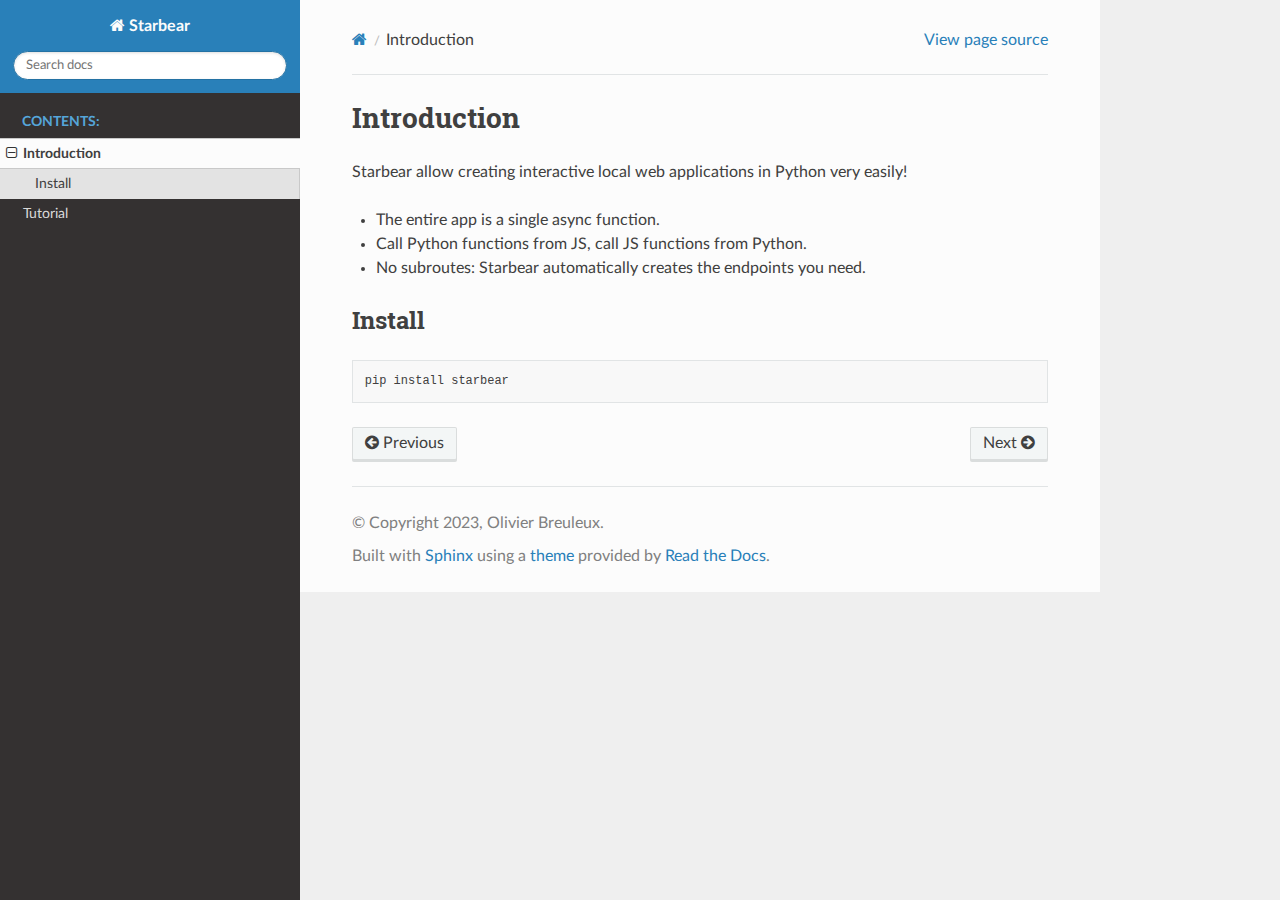
==== commit 37ce9cb3: "x" ====
--- a/intro.html
+++ b/intro.html
@@ -74,7 +74,7 @@
              
   <section id="introduction">
 <h1>Introduction<a class="headerlink" href="#introduction" title="Permalink to this heading"></a></h1>
-<p>Starbear allow creating interactive local web applications in Python very easily.</p>
+<p>Starbear allow creating interactive local web applications in Python very easily!</p>
 <ul class="simple">
 <li><p>The entire app is a single async function.</p></li>
 <li><p>Call Python functions from JS, call JS functions from Python.</p></li>
